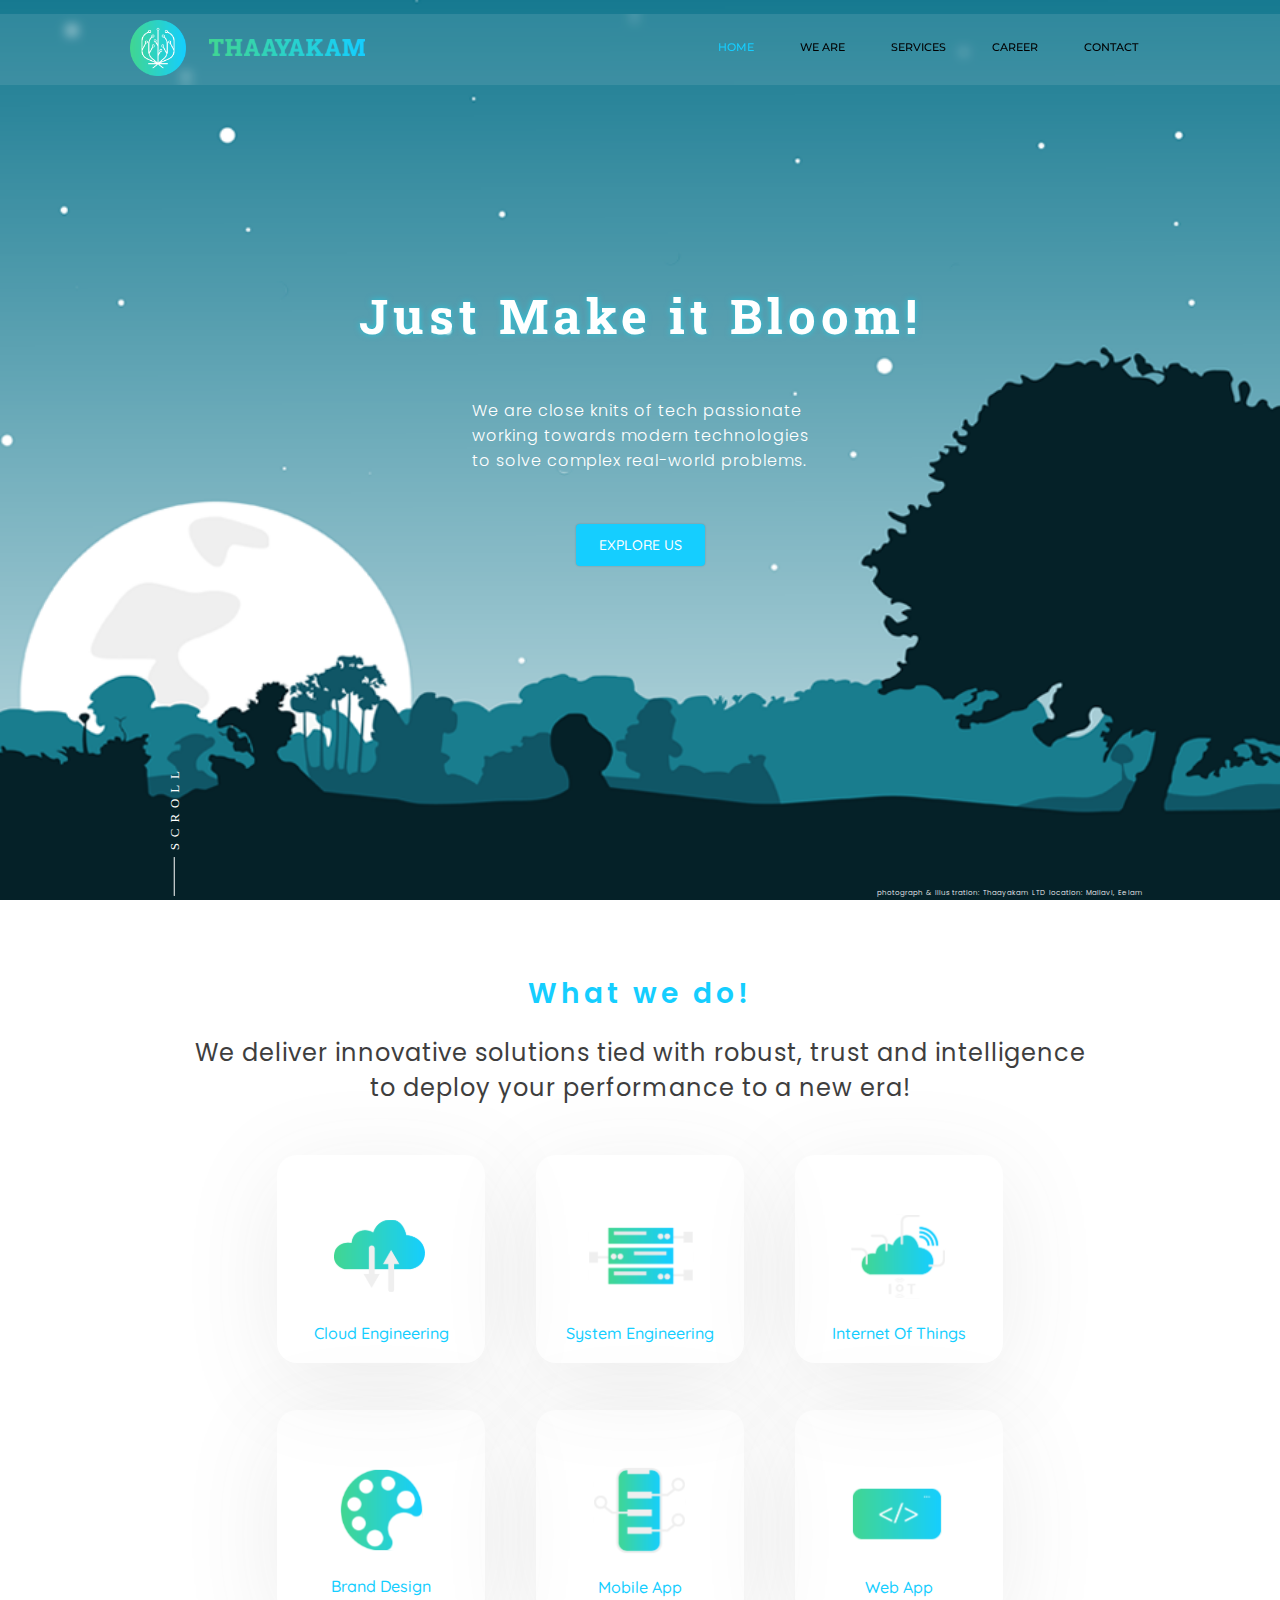
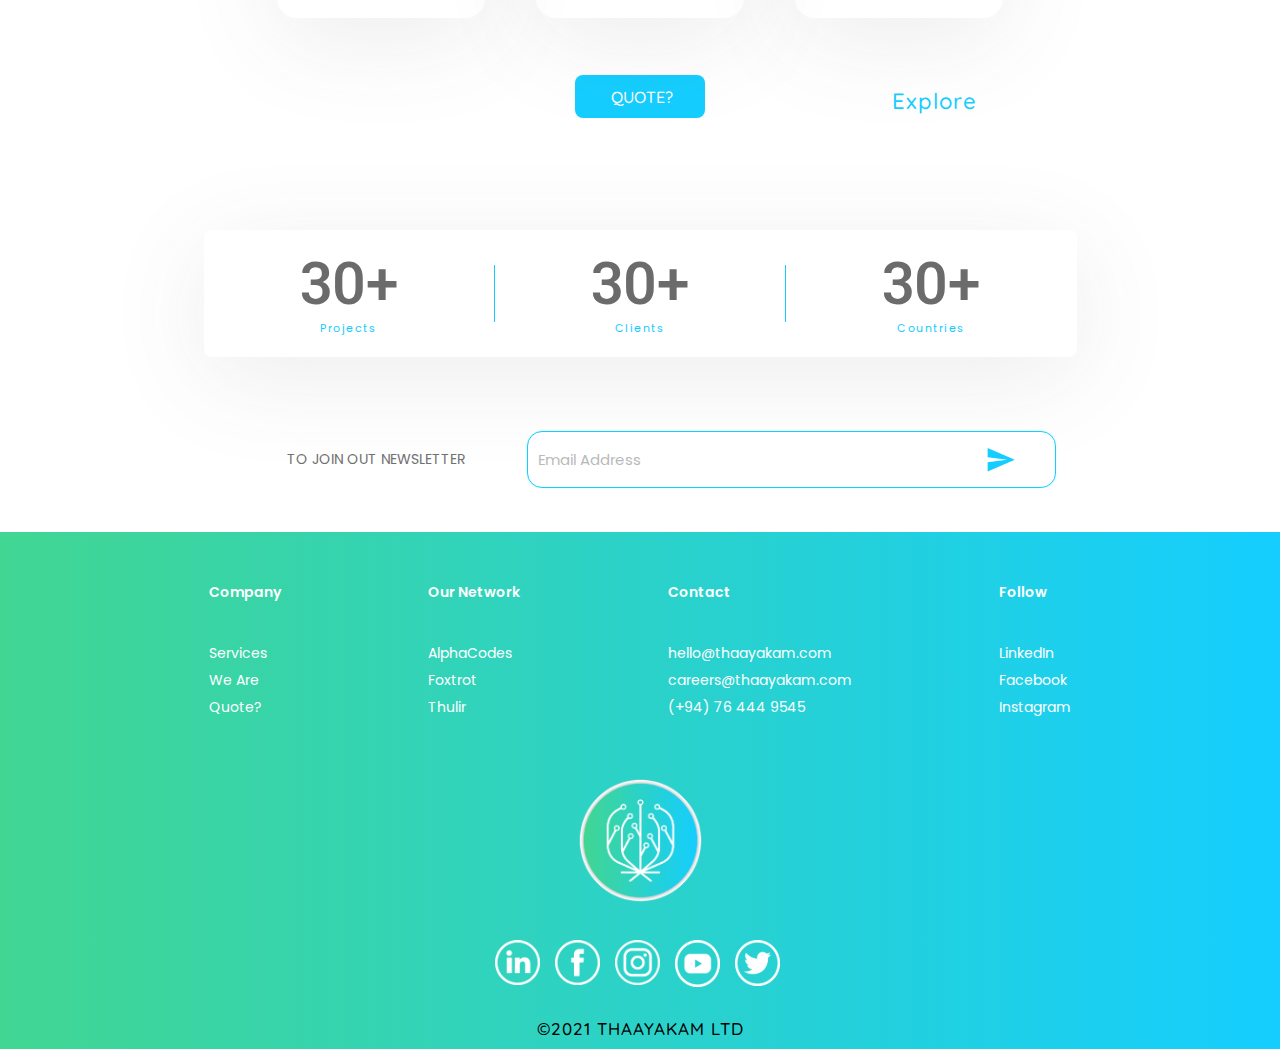
==== index.html @ d1d6fa99 "first commit" ====
<!DOCTYPE html>
<html lang="en">
<head>
    <meta charset="UTF-8">
    <meta http-equiv="X-UA-Compatible" content="IE=edge">
    <meta name="viewport" content="width=device-width, initial-scale=1.0">
    <title>Thaayakam</title>
    <link rel="stylesheet" href="style.css">
</head>
<body>
      <!-- Header -->
  <section id="header">
    <div class="header container">
      <div class="nav-bar">
        <div class="brand">
          <a href="#hero"><img src="./img/Group 123.svg" alt="" width="100%" class="headerlogo"></a>
        </div>
        <div class="nav-list">
          <div class="hamburger"><div class="bar"></div></div>
          <ul>
            <li><a href="#hero" data-after="Home" class="active">Home</a></li>
            <li><a href="#services" data-after="Service">We are</a></li>
            <li><a href="#projects" data-after="Projects">Services</a></li>
            <li><a href="#about" data-after="About">Career</a></li>
            <li><a href="#contact" data-after="Contact">Contact</a></li>
          </ul>
        </div>
      </div>
    </div>
  </section>
  <!-- End Header -->
    <!-- Hero Section -->
    <section id="hero">
        <div class="hero container">
            <div class="hero-text">
                <div><h1>Just Make it Bloom!</h1> </div>
                <div>
                <p>We are close knits of tech passionate<br>
                    working towards modern technologies <br>
                    to solve complex real-world problems.
                    </p></div>
                    <div><a href="" type="button" class="cta">Explore Us</a></div>
            </div>
            <div id="scroll">
                <img src="./img/Group 124.svg">
              </div>
              <div id="photocopyright">
                <p class="copyright">photograph & Illustration: Thaayakam LTD location: Mallavi, Eelam</p>
              </div>
        </div>
    </section>
    <!-- End hero section -->
    <!-- Service Section-->
    <section id="services">
        <div class="services container">
          <div class="service-top">
            <h1 class="service-title">What we do!</h1>
            <p>We deliver innovative solutions tied with robust, trust and intelligence<br>
                to deploy your performance to a new era!</p>
          </div>
          <div class="service-bottom">
            <div class="service-item">
                <div class="service-img">
                    <img src="./img/Cloud-Engineering-icon.svg" alt="" width="100%">
                    
                </div>
                <h2>
                    Cloud Engineering  
                </h2>
                 </div>
            <div class="service-item">
                <div class="service-img">
                <img src="./img/Server-Administration-icon.svg" alt="" width="100%"></div>
                <h2>
                    System Engineering 
                </h2>
              </div>
            <div class="service-item">
                <div class="service-img">
                    <img src="./img/IoT-icon.svg" alt="" width="100%"></div>
                    <h2>
                        Internet Of Things  
                    </h2>
               </div>
            <div class="service-item">
                <div class="service-img">
                    <img src="./img/Brand-Design-icon.svg" alt="" width="100%"></div>
                    <h2>
                        Brand Design 
                    </h2></div>
                    
            <div class="service-item">
                <div class="service-img">
                    <img src="./img/Mobile-App-icon..svg" alt="" width="100%"></div>
                    <h2>
                        Mobile App                    </h2></div>
                    
              <div class="service-item">
                <div class="service-img">
                    <img src="./img/Web-App-icon.svg" alt="" width="100%"></div>
                    <h2>
                        Web App
                    </h2></div>
                    
          </div>
        <div class="service-button">
          <div class="button">
          </div>
          <div class="button">
            <a href="#" class="qoute">Quote?</a>
          </div>
          <div class="button">
            <a href="#" class="explore">Explore</a>
          </div>
        </div>
        </div>
      </section>
    <!-- end service section-->
    <!-- number section -->
    <section id="number container">
      <div class="number">
        <div class="innerdiv">
            <div class="p-2">
                <h1>30+</h1>
                <h4>Projects</h4> 
              </div>
              <div class="headerDivider"></div>

            <div class="p-2">
                <h1>30+</h1>
                <h4>Clients </h4> 
            </div>
            <div class="headerDivider"></div>

            <div class="p-2"> 
                <h1>30+</h1>
                <h4>Countries </h4>
            </div>
        </div>
      </div>
    </section>
    <!-- end number section-->
    <!-- email section-->
    <section id="email container">
      <div class="email">
        <div class="inneremail">
          
          <div class="email-text"><h1>TO Join out Newsletter</h1></div>
          

          <div class="emailinput"><label><input type="text" placeholder="Email Address"></label></div>
        </div>
      </div>
    </section>
    <!-- email section end-->
    <!-- footer section-->
    <section id="footer">
      <div class="footer container">
        <div class="footer-menu">
          <div class="footer-link">
            <p>Company</p>
            <div class="links">
              <a href="http://"><h1>Services</h1></a>
              <a href="http://"><h1>We Are</h1></a>
              <a href="http://"><h1>Quote?</h1></a>
            </div>
          </div>
          <div class="footer-link">
            <p>Our Network</p>
            <div class="links">
              <a href="http://"><h1>AlphaCodes</h1></a>
              <a href="http://"><h1>Foxtrot</h1></a>
              <a href="http://"><h1>Thulir</h1></a>
            </div>
          </div>
          <div class="footer-link">
            <p>Contact</p>
            <div class="links">
              <a href="http://"><h1>hello@thaayakam.com</h1></a>
              <a href="http://"><h1>careers@thaayakam.com</h1></a>
              <a href="http://"><h1>(+94) 76 444 9545</h1></a>
            </div>
          </div>
          <div class="footer-link">
            <p>Follow</p>
            <div class="links">
              <a href="http://"><h1>LinkedIn</h1></a>
              <a href="http://"><h1>Facebook</h1></a>
              <a href="http://"><h1>Instagram</h1></a>
            </div>
          </div>

        </div>
        <div class="footer-logo">
          <img src="./img/logo v3.0 final footer resized.png" alt="" class="footer-img">
        </div>
        <div class="social-icon">
          <div class="social-item">
            <img src="./img/linkedin.svg" alt="" >
          </div>
          <div class="social-item">
            <img src="./img/facebook.svg" alt="" >
          </div>
          <div class="social-item">
            <img src="./img/instagram.svg" alt="" >
          </div>
          <div class="social-item">
            <img src="./img/youtube.svg" alt="" >
          </div>
          <div class="social-item">
            <img src="./img/Twitter.svg" alt="" >
          </div>
        </div>
        <div class="copyright">
        <p>©2021 THAAYAKAM LTD</p>
      </div>
      </div>
    </section>
    <!--footer section end-->
    <script src="./app.js"></script>
</body>
</html>
---- style.css ----
@import url('https://fonts.googleapis.com/css2?family=Exo&family=Montserrat:ital,wght@0,500;1,400&family=Poppins:wght@300;400;500;600&family=Quicksand:wght@500&family=Roboto+Slab:wght@400;500&display=swap');
*{
    padding: 0;
    margin: 0;
    box-sizing: border-box;
}

html{
    font-size: 16px; 
}
a{
    text-decoration: none;
}
body{
	
	background-repeat: no-repeat;
	background-position:center center;
    background-attachment: fixed;
	
    
	
}
.container{
    min-height: 100vh;
    width: 100%;
    display: flex;
    align-items: center;
    justify-content: center;
    text-align: center;
	
}
/* Header section */
#header {
	position: fixed;
	z-index: 1000;
	left: 0;
	top: 0;
	width: 100vw;
	height: auto;
}

#header .nav-bar {
	display: flex;
	align-items: center;
	justify-content: space-between;
	width: 100%;
	height: 100%;
	max-width: 1500px;
	padding: 0 10px;
    padding-right: 70px;
}
#header .nav-list ul {
	list-style: none;
	position: absolute;
	background-color: rgb(31, 30, 30);
	width: 100vw;
	height: 100vh;
	left: 100%;
	top: 0;
	display: flex;
	flex-direction: column;
	justify-content: center;
	align-items: center;
	z-index: 1;
	overflow-x: hidden;
	transition: .5s ease left;
	font-family: 'Montserrat', sans-serif;
    font-weight: 500;
    

}
#header .nav-list ul.active {
	left: 0%;
}
#header .nav-list ul a {
	
	font-weight: 500;
	
	text-decoration: none;
	color: white;
	text-transform: uppercase;
	padding-top: 24px;
	padding-bottom: 29px;
	padding-right: 42px;
	display: block;
}
#header .nav-list .active{
	color: rgb(21, 206, 255);
}
#header .nav-list ul a::after {
	content: attr(data-after);
	position: absolute;
	top: 50%;
	left: 50%;
	transform: translate(-50%, -50%) scale(0);
	color: rgba(240, 248, 255, 0.021);
	font-size: 13rem;
	letter-spacing: 50px;
	z-index: -1;
	transition: .3s ease letter-spacing;
}
#header .nav-list ul li:hover a::after {
	transform: translate(-50%, -50%) scale(1);
	letter-spacing: initial;
}
#header .nav-list ul li:hover a {
	color: crimson;
}
#header .nav-list ul {
    position: initial;
    display: block;
    height: auto;
    width: fit-content;
    background-color: transparent;
    padding-right: 30px;
}
#header .nav-list ul li {
    display: inline-block;
}

#header .nav-list ul a:after {
    display: none;
}

#header .nav-list ul a {
    font-size: 0.688rem;
    font-family: 'Montserrat', sans-serif;
    font-weight: 500;
    
    text-decoration: none;
    color: black;
    text-transform: uppercase;
    
    display: block;
}

.headerlogo {
    width: 100%;
    
    padding:  6px 120px 5px ;
}
#header .header {
    min-height: 7vh;
    
    transition: .3s ease background-color;
	
    backdrop-filter: blur(6px);
	
    margin-top: 14px;
    background-color: rgba(255, 255, 255, 0.1);
}
/* width */
::-webkit-scrollbar {
	width: 6px;

	
  }
  
  /* Track */
  ::-webkit-scrollbar-track {
	box-shadow: inset 0 0 5px grey; 
	border-radius: 10px;
  }
   
  /* Handle */
  ::-webkit-scrollbar-thumb {
	background: rgb(21 206 255 / 100%); 
	border-radius: 10px;
  }
  
  /* Handle on hover */
  ::-webkit-scrollbar-thumb:hover {
	background: #b30000; 
  }

/* End header */
/* hero */
#hero{
    background-image: url(./img/web\ cover\ resized\ 2021.png) ;
    background-size: cover;
    background-position: top center;
    position: relative;
	-webkit-background-size: cover;
	-moz-background-size: cover;
	-o-background-size: cover;
}
#hero h1{
    display: block;
    width: fit-content;
    font-size:3.063rem;
    position:relative;
    color:white;
	font-family: 'Roboto Slab', serif;
	font-weight: medium;
	letter-spacing: 5px;
	bottom: 51px;
	text-shadow:0px 0px 6px rgb(0 229 255 / 55%);
}
#hero .cta{
    display: inline-flex;
    padding: 11px 22px;
    color:white;
    background-color:rgb(21	206	255);
    font-size: 0.875rem;
    text-transform: uppercase;
    margin-top: 51px;
    transition: .3s ease;
    box-shadow: #000000;
	max-width: 129px;
	min-height: 40px;
	align-items: center;
    transition-property: background-color,color;
	border-radius: 4px;
	box-shadow: 0px 0px 2px rgb(0 0 0 / 20%);
	font-family: 'Quicksand', sans-serif;
	font-weight: 500;
    border: 1px solid transparent;
}
#hero p{
    
	width:100%; 
  	margin: auto; 
    font-size: 1rem;
    color: white;
	bottom: 15px;
	text-align: justify;
	font-family: 'Poppins', sans-serif;
	font-weight: 300;
	letter-spacing: 1px;
    
}
#hero .hero-text{
display: flex;
flex-direction: column;
justify-content: center;
align-items: center;
margin-left: auto;
margin-right: auto;
}
#hero .cta:hover{
    color:rgb(21 206 255);
    background-color: white;
    border: solid 1px rgb(21 206 255);

}
#scroll {
    position: absolute;
    bottom: 0;
    left: 165px;
}
#photocopyright{
    position: absolute;
    bottom: 2px;
    right: 137px; 
    
}
#photocopyright .copyright{
    font-size: 0.438rem;
    font-family: 'Poppins', sans-serif;
    font-weight: 300;
}
/* end hero */
/*services section */
#services .services {
	flex-direction: column;
	max-width: 1000px;
	margin: 0 auto;
	padding: 20px 0;
}
#services .service-top {
	margin: 0 auto;
}
#services .service-bottom {
	display: flex;
	align-items: center;
	justify-content: center;
	flex-wrap: wrap;
	margin-top: 50px;
    
}
#services .service-item {
	flex-basis: 25%;
	display: flex;
	justify-content: center;
	flex-direction: column;
	
	border-radius: 20px;
	background-image: url(./img/img-1.png);
	background-size: cover;
	margin-right: 25.5px;
	margin-left: 25.5px;
    margin-bottom: 47px;
	position: relative;
	z-index: 1;
	overflow: hidden;
    box-shadow: 0px 20px 99px rgb(81 81 81 / 10%);
	max-width: 208px;
	max-height: 208px;
	-moz-transition: all 300ms linear 0ms;
	-ms-transition: all 300ms linear 0ms;
	-o-transition: all 300ms linear 0ms;
	transition: all 300ms linear 0ms;
    

}
#services img{
	min-width: 123px;
    padding: 43px 43px 0px;
}
#services .service-item:hover {
	box-shadow: 0px 9px 30px 0px rgba(40, 40, 40, 0.15);
	-webkit-transform: translateY(-10px);
	-moz-transform: translateY(-10px);
	-ms-transform: translateY(-10px);
	-o-transform: translateY(-10px);
	transform: translateY(-10px);
  }
#services .service-item::after {
	content: '';
	position: absolute;
	left: 0;
	top: 0;
	height: 100%;
	width: 100%;
	opacity: .9;
	z-index: -1;
}
#services .service-bottom .icon {
	height: 80px;
	width: 80px;
	margin-bottom: 20px;
}
#services .service-item h2 {
	font-size: 1rem;
	color: #15CEFF;
	margin-top: 1px;
    font-family: 'Quicksand', sans-serif;
    font-weight: 500;
    white-space: nowrap;
    padding-bottom: 23px;

}
.service-img {
    
}
#services .service-item p {
	color: white;
	text-align: left;
}
.service-title {
    font-size: 1.75rem;
    color: #15CEFF;
    font-family: 'Poppins', sans-serif;
	font-weight: 500;
    letter-spacing: 4px;
	margin-bottom: 20px;
	font-weight: 600;
}
.service-top p{
    font-size: 1.5rem;
    font-family: 'Poppins', sans-serif;
    font-weight:normal;
    letter-spacing: 1px;
	color: rgb(62,62,62);
    
}
.service-button{
	width: 100%;
    display: flex;
    flex-direction:row;
    justify-content:center ;
    margin: 0;
	flex-wrap: wrap;
}

.button{
	width: 30%;
    margin: 1%;
    flex-direction: row;
	
}
.qoute {
    display: inline-block;
    padding: 11px 35px;
    background-color: rgb(21, 206, 255);
    font-size: 1rem;
    font-weight: bold;
    color: white;
    max-width: 130px;
    max-height: 43px;
    border-radius: 8px;
    text-transform: uppercase;
    font-family: 'Quicksand', sans-serif;
	font-weight: 500;
	transition: .3s ease;
    box-shadow: #000000;
	border: solid 1px transparent;
  	transition-property: background-color,color;
}

.qoute:hover {
   
    background-color: transparent;
	color: rgb(21, 206, 255);
	border: solid 1px rgb(21, 206, 255);
    
}
.explore{
	display: inline-block;
    background-color: transparent;
	padding: 11px 35px;
    font-size: 1.375rem;
    font-weight: bold;
    color: rgb(21, 206, 255);
	min-width: 74px;
    max-height: 30px;
    border-radius: 8px;
    font-family: 'Quicksand', sans-serif;
	font-weight: 500;
	letter-spacing: 1px;
	transition: .3s ease;
    box-shadow: #000000;
	margin-right: 51px;
    transition-property: background-color,color;
	border: solid 1px transparent;
}
/* end services section */
/* number*/
#number .container{
	flex-direction: column;
    max-width: 1000px;
    margin: 0 auto;
    padding: 20px 0;
}
.number{
	
	display: flex;
    align-items: center;
    justify-content: center;
    flex-wrap: wrap;
    
	
}
.innerdiv{
	display: flex;
    align-items: center;
    justify-content:space-evenly;
    flex-wrap: nowrap;
    

	flex-direction: row!important;
	border-radius: 8px;
    margin-bottom: 10px;
    margin:30px;
	max-height: 128px;
	min-width: 873px;
	box-shadow: 0px 20px 99px rgb(81 81 81 / 10%);
	
}
.innerdiv h1{
    font-family:  'Roboto Slab', serif;
	font-weight: 500;
    font-size: 3.688rem;
	color: rgb(107, 107, 107);
	padding-top: 12px;
  }
  .innerdiv h4{
    font-family: 'Poppins', sans-serif;
    font-size:0.688rem;
	text-align: center;
	color: rgb(20, 204, 253);
	letter-spacing: 1.5px;
	padding-bottom: 20px;
	font-weight: 400;
  }
  .headerDivider {
	border-left:1px solid rgb(21,206,255); 
	height: 56.44px;
	text-shadow: 0px 3px 6px rgb(0 246 255 / 15%)
	 
}
/*end number*/
/*email*/
.email{
	flex-direction: column;
    max-width: 1500px;
    margin: 0 auto;
    padding: 0px 0;
}
.inneremail{
	display: flex;
    align-items: center;
    justify-content:center;
    flex-wrap: nowrap;
	
}
.email-text{
	padding: 62.2px;
}
.email-text h1{
	font-family: 'Poppins', sans-serif;
	text-transform: uppercase;
	font-size: 0.875rem;
    font-weight:400;
	color: rgb(112, 112, 112);
}
.emailinput input{ 
	width: 529px;
	height: 57px;
	border-radius:15px ;
	border-color: rgb(21,206,255);
	font-family: 'Poppins', sans-serif;
	font-size:  0.938rem;
	color: rgb(112, 112, 112);
	padding-left: 10.8px;
	box-shadow: 0px 0px 2px rgb(0 229 255 / 25%);
	border-style: solid ;
	border-width: 1px;
}
.emailinput input::placeholder{
	
	font-size:  0.938rem;
	opacity: 50%;
}
label {
	position: relative;
	display:inline-block;
  }
  
  label:before {
	content: "";
	position: absolute;
	right: 26.7px;
	top: 0;
	bottom: 0;
	margin: 10px;
	width: 36.37px;	
	background: url("data:image/svg+xml,%3Csvg xmlns='http://www.w3.org/2000/svg' width='74' height='74' viewBox='0 0 74 74'%3E%3Cg id='Send-button-icon' transform='translate(-1414 -2835)'%3E%3Crect id='Rectangle_69' data-name='Rectangle 69' width='74' height='74' transform='translate(1414 2835)' fill='%23fff' opacity='0'/%3E%3Cpath id='Icon_material-send' data-name='Icon material-send' d='M3.026,51.5,57.833,28,3.026,4.5,3,22.778,42.167,28,3,33.222Z' transform='translate(1421 2844.5)' fill='%2315ceff'/%3E%3C/g%3E%3C/svg%3E%0A") center / cover no-repeat;
  }
/*end email*/
/* footer*/
#footer {
	background: rgb(65,214,146);
background: linear-gradient(90deg, rgba(65,214,146,1) 0%, rgba(21,206,255,1) 100%);
}
#footer .footer {
	min-height: 200px;
	flex-direction: column;
	padding-top: 50px;
	padding-bottom: 10px;
}
#footer h2 {
	font-family: 'Poppins', sans-serif;
	color: white;
	font-weight: 500;
	font-size: 0.875rem;
	letter-spacing: .1rem;
	margin-top: 10px;
	margin-bottom: 10px;
}
#footer .footer-menu{
	display: flex;
	justify-content: space-between;
	align-items: center;
	width: 70%;
	text-align: left;
	flex-wrap: wrap;
	max-width: 862px;
}
.footer-link p{
	font-family: 'Poppins', sans-serif;
	padding-bottom: 40px;
	font-weight: 600;
	color: white;

}



#footer .social-icon {
	display: flex;
	margin-bottom: 28px;
	
}
#footer .social-item {
	height: 50px;
	width: 50px;
	margin: 0 5px;
	
}
#footer .social-item img {
	width: 100%;
	padding-right: 5px;
}
#footer .social-item:hover img {
	filter: grayscale(0);
}

.links h1{
	font-size: 0.875rem;
	font-family: 'Poppins', sans-serif;
	color: white;
	padding-bottom: 6px;
	font-weight: 400;

}
.footer-link p{
	font-size: 0.875em !important;
}
.footer-img{
	width: 100%;
}
.footer-logo{
	padding-top: 54px;
	width: 125px;
	
	padding-bottom: 33px;
	
}
.copyright p{
	font-size: 1.063rem !important;
	font-family: 'Quicksand', sans-serif;
	letter-spacing: 1px;
	font-weight: 500;
}
/* end footer*/

/* header what we do*/
/* header */
#header-sec {
	position: sticky;
	z-index: 1000;
	left: 0;
	top: 0;
	width: 100vw;
	height: auto;
	max-width: 100%;
}

#header-sec .nav-bar {
	display: flex;
	align-items: center;
	justify-content: space-between;
	width: 100%;
	height: 100%;
	max-width: 1500px;
	padding: 0 10px;
    padding-right: 70px;
}
#header-sec .nav-list ul {
	list-style: none;
	position: absolute;
	background-color: rgb(31, 30, 30);
	width: 100vw;
	height: 100vh;
	left: 100%;
	top: 0;
	display: flex;
	flex-direction: column;
	justify-content: center;
	align-items: center;
	z-index: 1;
	overflow-x: hidden;
	transition: .5s ease left;
	font-family: 'Montserrat', sans-serif;
    font-weight: 500;
    

}
#header-sec .nav-list ul.active {
	left: 0%;
}
#header-sec .nav-list ul a {
	
	font-weight: 500;
	
	text-decoration: none;
	color: white;
	text-transform: uppercase;
	padding-top: 24px;
	padding-bottom: 29px;
	padding-right: 42px;
	display: block;
}
#header-sec .nav-list .active{
	color: rgb(21, 206, 255);
}
#header-sec .nav-list ul a::after {
	content: attr(data-after);
	position: absolute;
	top: 50%;
	left: 50%;
	transform: translate(-50%, -50%) scale(0);
	color: rgba(240, 248, 255, 0.021);
	font-size: 13rem;
	letter-spacing: 50px;
	z-index: -1;
	transition: .3s ease letter-spacing;
}
#header-sec .nav-list ul li:hover a::after {
	transform: translate(-50%, -50%) scale(1);
	letter-spacing: initial;
}
#header-sec .nav-list ul li:hover a {
	color: crimson;
}
#header-sec .nav-list ul {
    position: initial;
    display: block;
    height: auto;
    width: fit-content;
    background-color: transparent;
    padding-right: 30px;
}
#header-sec .nav-list ul li {
    display: inline-block;
}

#header-sec .nav-list ul a:after {
    display: none;
}

#header-sec .nav-list ul a {
    font-size: 0.688rem;
    font-family: 'Montserrat', sans-serif;
    font-weight: 500;
    
    text-decoration: none;
    color: black;
    text-transform: uppercase;
    
    display: block;
}

.headerlogo {
    width: 100%;
    
    padding:  6px 120px 5px ;
}
#header-sec .header {
    min-height: 7vh;
    
    transition: .3s ease background-color;
	
    backdrop-filter: blur(6px);
	
    margin-top: 14px;
    background-color: rgba(255, 255, 255, 0.1);
}
/* end header */
/* service */
.service-box{
	display: flex;
	flex-wrap: wrap;
	justify-content: space-evenly;
	margin: 0 auto;
	width: 100%;
}
.column{
	flex: 30%;
	
	border-radius: 20px;
	margin: 30px;
    box-shadow: 0px 20px 99px rgb(81 81 81 / 10%);
	display: flex;
	align-items: center;
  justify-content: center;
  flex-direction: column;
  min-width: 439px;
  min-height: 285px;
    
	
}
.column h1{
	color:#15CEFF ;
	font-family: 'Quicksand', sans-serif;
	font-weight:500 ;
	font-size: 1rem;
	padding-bottom: 0px;
	padding-top: 15px;

}
.column p{
	font-size: 1rem;
	text-align: left;
	margin-top: 8px;
	font-family:'Open Sans', sans-serif;
	color: #3E3E3E;
	padding-left:41px;
	padding-right: 41px;
	padding-bottom: 53px;
	
}
.column p span{
	font-weight: bold;
}
/* end service*/
/*technology*/
.technologies{
	flex-direction: column;
	max-width: 1100px;
	margin: 0 auto;
}
.technology-top {
	margin: 0 auto;
}
.technology-top h1{
	font-family: 'Poppins', sans-serif;
	font-weight: 500;
	font-size: 1.75rem;
	color: #15CEFF;
}
.technology-bottom{
	display: flex;
	align-items: center;
	justify-content: center;
	flex-wrap: wrap;
	margin-top: 41px;
	flex-direction: row;
	width: 100%;
}
.technology-item{
	flex: 80%;
	
	border-radius: 36px;
	margin: 21px;
    box-shadow: 0px 20px 99px rgb(81 81 81 / 10%);
	display: flex;
	align-items: center;
  	justify-content: center;
  	flex-direction: column;
	  max-width: 186px;
	max-height: 186px;
	min-height: 186px;
	

  
}
.technology-item img{
	max-width: 131px;
	min-height: 131px;
	max-height: 131px;
	padding-top: 28px;
	
}
.technology-item p{
	
	padding-bottom: 20px;
	font-family: 'Poppins', sans-serif;
	font-size: 0.813rem;
}

.technology-bottomtext h1{
	
	font-family: 'Poppins', sans-serif;
	font-weight: 400;
	font-size: 1.688rem;
	display:inline-block;
	color: rgb(62, 62, 62);	
}
.technology-bottombutton{
	padding-top: 48px;
	padding-bottom: 12px;
}
.serviceqoute{
	display: inline-block;
    padding-top: 10px;
	padding-bottom: 10px;
	padding-right: 64px;
	padding-left: 55px; 
    background-color: rgb(21, 206, 255);
    font-size: 0.89rem;
    font-weight: bold;
    color: white;
    max-width: 229px;
    max-height: 41px;
    border-radius: 8px;
    text-transform: uppercase;
	font-family: 'Quicksand', sans-serif;
	font-weight: 500;
	
	transition: .3s ease;
    box-shadow: #000000;
  	transition-property: background-color,color;
}
.technology-itemm{
	display: none;
}
/*end technology*/
/* End Header section */

@media only screen and (max-width: 568px) 
  
   {

	::-webkit-scrollbar {
		display: none;
		
	  }
	  #header .nav-list ul {
		display: none;
		
	
	}
	  #header .hamburger {
		display: none;
		
	}
	#header .hamburger:after {
		position: absolute;
		content: '';
		height: 100%;
		width: 100%;
		border-radius: 50%;
		border: 3px solid white;
		animation: hamburger_puls 1s ease infinite;
	}
	#header .hamburger .bar {
		height: 2px;
		width: 30px;
		position: relative;
		background-color: white;
		z-index: -1;
	}
	#header .hamburger .bar::after,
	#header .hamburger .bar::before {
		content: '';
		position: absolute;
		height: 100%;
		width: 100%;
		left: 0;
		background-color: white;
		transition: .3s ease;
		transition-property: top, bottom;
	}
	#header .hamburger .bar::after {
		top: 8px;
	}
	#header .hamburger .bar::before {
		bottom: 8px;
	}
	#header .hamburger.active .bar::before {
		bottom: 0;
	}
	#header .hamburger.active .bar::after {
		top: 0;
	}
	
	/* what wedo*/
	#header-sec .nav-list ul {
		display: none;
		
	
	}
	  #header-sec .hamburger {
		display: none;
		
	}
	#header-sec .hamburger:after {
		position: absolute;
		content: '';
		height: 100%;
		width: 100%;
		border-radius: 50%;
		border: 3px solid white;
		animation: hamburger_puls 1s ease infinite;
	}
	#header-sec .hamburger .bar {
		height: 2px;
		width: 30px;
		position: relative;
		background-color: white;
		z-index: -1;
	}
	#header-sec .hamburger .bar::after,
	#header-sec .hamburger .bar::before {
		content: '';
		position: absolute;
		height: 100%;
		width: 100%;
		left: 0;
		background-color: white;
		transition: .3s ease;
		transition-property: top, bottom;
	}
	#header-sec .hamburger .bar::after {
		top: 8px;
	}
	#header-sec .hamburger .bar::before {
		bottom: 8px;
	}
	#header-sec .hamburger.active .bar::before {
		bottom: 0;
	}
	#header-sec .hamburger.active .bar::after {
		top: 0;
	}
	/*end what we do header*/
	/* what we do service */
	.service-box{
		display: flex;
		flex-wrap: wrap;
		justify-content: space-evenly;
		margin: 0 auto;
		width: 100%;
	}
	.column{
		flex: 30%;
		
		border-radius: 20px;
		margin: 30px;
		box-shadow: 0px 20px 99px rgb(81 81 81 / 10%);
		display: flex;
		align-items: center;
	  justify-content: center;
	  flex-direction: column;
	  max-width: 290px;
    min-height: 393px;
		
		
	}
	.column h1{
		color:#15CEFF ;
		font-family: 'Quicksand', sans-serif;
		font-weight:500 ;
		font-size: 0.875rem;
		padding-bottom: 0px;
		padding-top: 15px;
	
	}
	.column p{
		font-size: 0.875rem;
		text-align: left;
		margin-top: 14px;
		font-family:'Open Sans', sans-serif;
		color: #3E3E3E;
		padding-left:46px;
		padding-right: 46px;
		padding-bottom: 53px;
		
	}
	.column p span{
		font-weight: bold;
	}
	
/* end service*/
	/* end what we do service*/
	/*technology*/
	/*technology*/
	
.technologies{
	flex-direction: column;
	max-width: 1500px;
	margin: 0 auto;
}
.technology-top {
	margin: 0 auto;
}
.technology-top h1{
	font-family: 'Poppins', sans-serif;
	font-weight: 500;
	font-size: 1.25rem;
	color: #15CEFF;
}
.technology-bottom{
	display: flex;
	align-items: center;
	justify-content: center;
	flex-wrap: wrap;
	margin-top: 41px;
	flex-direction: row;
	width: 100%;
}
.technology-item{
	display: none;
}
.technology-itemm{
	flex: 50%;
	
	border-radius: 36px;
	margin: 31px;
    box-shadow: 0px 20px 99px rgb(81 81 81 / 10%);
	display: flex;
	align-items: center;
  	justify-content: center;
  	flex-direction: column;
	  max-width: 129px;
	max-height: 129px;
	min-height: 129px;
}
.technology-itemm img{
	max-width: 91px;
	min-height: 91px;
	max-height: 91px;
	min-width: 91px;
	padding-top: 19px;
	
}
.technology-itemm p{
	
	padding-bottom: 14px;
	font-family: 'Poppins', sans-serif;
	font-size: 0.563rem;
}

.technology-bottomtext h1{
	
	font-family: 'Poppins', sans-serif;
	font-weight: 400;
	font-size: 0.75rem;
	display:inline-block;
}
.technology-bottombutton{
	padding-top: 50px;
}
.serviceqoute{
	display: inline-block;
    padding-top: 12px  ;
	padding-bottom: 12px  ;
	padding-right: 29px;
	padding-left: 22px; 
    background-color: rgb(21, 206, 255);
    font-size: 0.787rem;
    font-weight: bold;
    color: white;
    max-width: 148px;
    max-height: 43px;
    border-radius: 8px;
    text-transform: uppercase;
	font-family: 'Quicksand', sans-serif;
	font-weight: 500;
	
	transition: .3s ease;
    box-shadow: #000000;
  	transition-property: background-color,color;
}
/*end technology*/

	/*end what we do*/
	#scroll {
		position: absolute;
		bottom: 29.2px;
		left: 178px;
	}
	#photocopyright{
		position: absolute;
		bottom: 2px;
		left:67px;
		right: 49px;
		
	}
	#photocopyright .copyright{
		font-size: 0.438rem;
		font-family: 'Poppins', sans-serif;
		font-weight: 300;
		text-align: center;		
	}
	#hero h1{
		display: block;
		width: fit-content;
		font-size:1.625rem;
		position:relative;
		color:white;
		font-family: 'Roboto Slab', serif;
		font-weight: medium;
		letter-spacing: 5px;
		bottom: 27px;
		text-shadow:0px 0px 6px rgb(0 229 255 / 55%);
	}
	#services .service-item {
		flex-basis: 100%;
		display: flex;
		justify-content: center;
		flex-direction: column;
		border-radius: 20px;
		background-image: url(./img/img-1.png);
		background-size: cover;
		margin-right: 25.5px;
		margin-left: 25.5px;
		margin-bottom: 47px;
		position: relative;
		z-index: 1;
		overflow: hidden;
		box-shadow: 0px 20px 99px rgb(81 81 81 / 10%);
		max-width: 289px;
		max-height: 290px;
		-moz-transition: all 300ms linear 0ms;
		-ms-transition: all 300ms linear 0ms;
		-o-transition: all 300ms linear 0ms;
		transition: all 300ms linear 0ms;
	}
	
	.service-button > .button:first-child {
		display:none; 

	}
	.service-button{
		justify-content: space-evenly;
	}
	.innerdiv {
		
		
		max-height: 86px;
		min-width: 300px;

	}
	.innerdiv h1 {
		
		font-size: 2.25rem;
		color: rgb(107, 107, 107);
		padding-top: 12px;
	}
	.innerdiv h4 {
		
		font-size:0.563rem;
		
	}
	
.headerDivider {
    height: 44px;
    
}
.inneremail {
    display: flex;
    align-items: center;
    justify-content: center;
    flex-wrap: wrap;
}
.emailinput input {
    width: 307.58px;
    height: 33.33px;
	
}
.emailinput{
	padding-bottom: 28.3px;
}
.email-text {
    padding-top: 75px;
	padding-bottom: 11px;
}
.footer-menu{
	text-align: center !important;
}
.footer-link{
	flex-basis: 100%;
}
.headerlogo {
    max-width: 176px;
	max-height: 42px;
	padding:1px
}
#header .header {
    
    background-color: transparent;
}
#hero{
    background-image: url(./img/BG\ image.svg) ;
}
#hero .cta {
    margin-bottom: 283.44px;
	min-width: 171px;
	min-height: 53px;
	font-size: 1.375rem;
	word-wrap: normal;
	padding: 11px 15px;
	font-family: 'Roboto Slab', serif;
	font-weight: bold
}
.service-top p {
    font-size: 0.875rem;
	margin-left: 38px;
	margin-right: 38px;
    
}
label:before {
	content: "";
	position: absolute;
	right: 26.7px;
	top: 0;
	bottom: 0;
	margin: 10px;
	width: 28px;	
	background: url("data:image/svg+xml,%3Csvg xmlns='http://www.w3.org/2000/svg' width='74' height='74' viewBox='0 0 74 74'%3E%3Cg id='Send-button-icon' transform='translate(-1414 -2835)'%3E%3Crect id='Rectangle_69' data-name='Rectangle 69' width='74' height='74' transform='translate(1414 2835)' fill='%23fff' opacity='0'/%3E%3Cpath id='Icon_material-send' data-name='Icon material-send' d='M3.026,51.5,57.833,28,3.026,4.5,3,22.778,42.167,28,3,33.222Z' transform='translate(1421 2844.5)' fill='%2315ceff'/%3E%3C/g%3E%3C/svg%3E%0A") center / cover no-repeat;
  }
  #services .service-item h2 {
	font-size: 1.5rem;
	
}
}
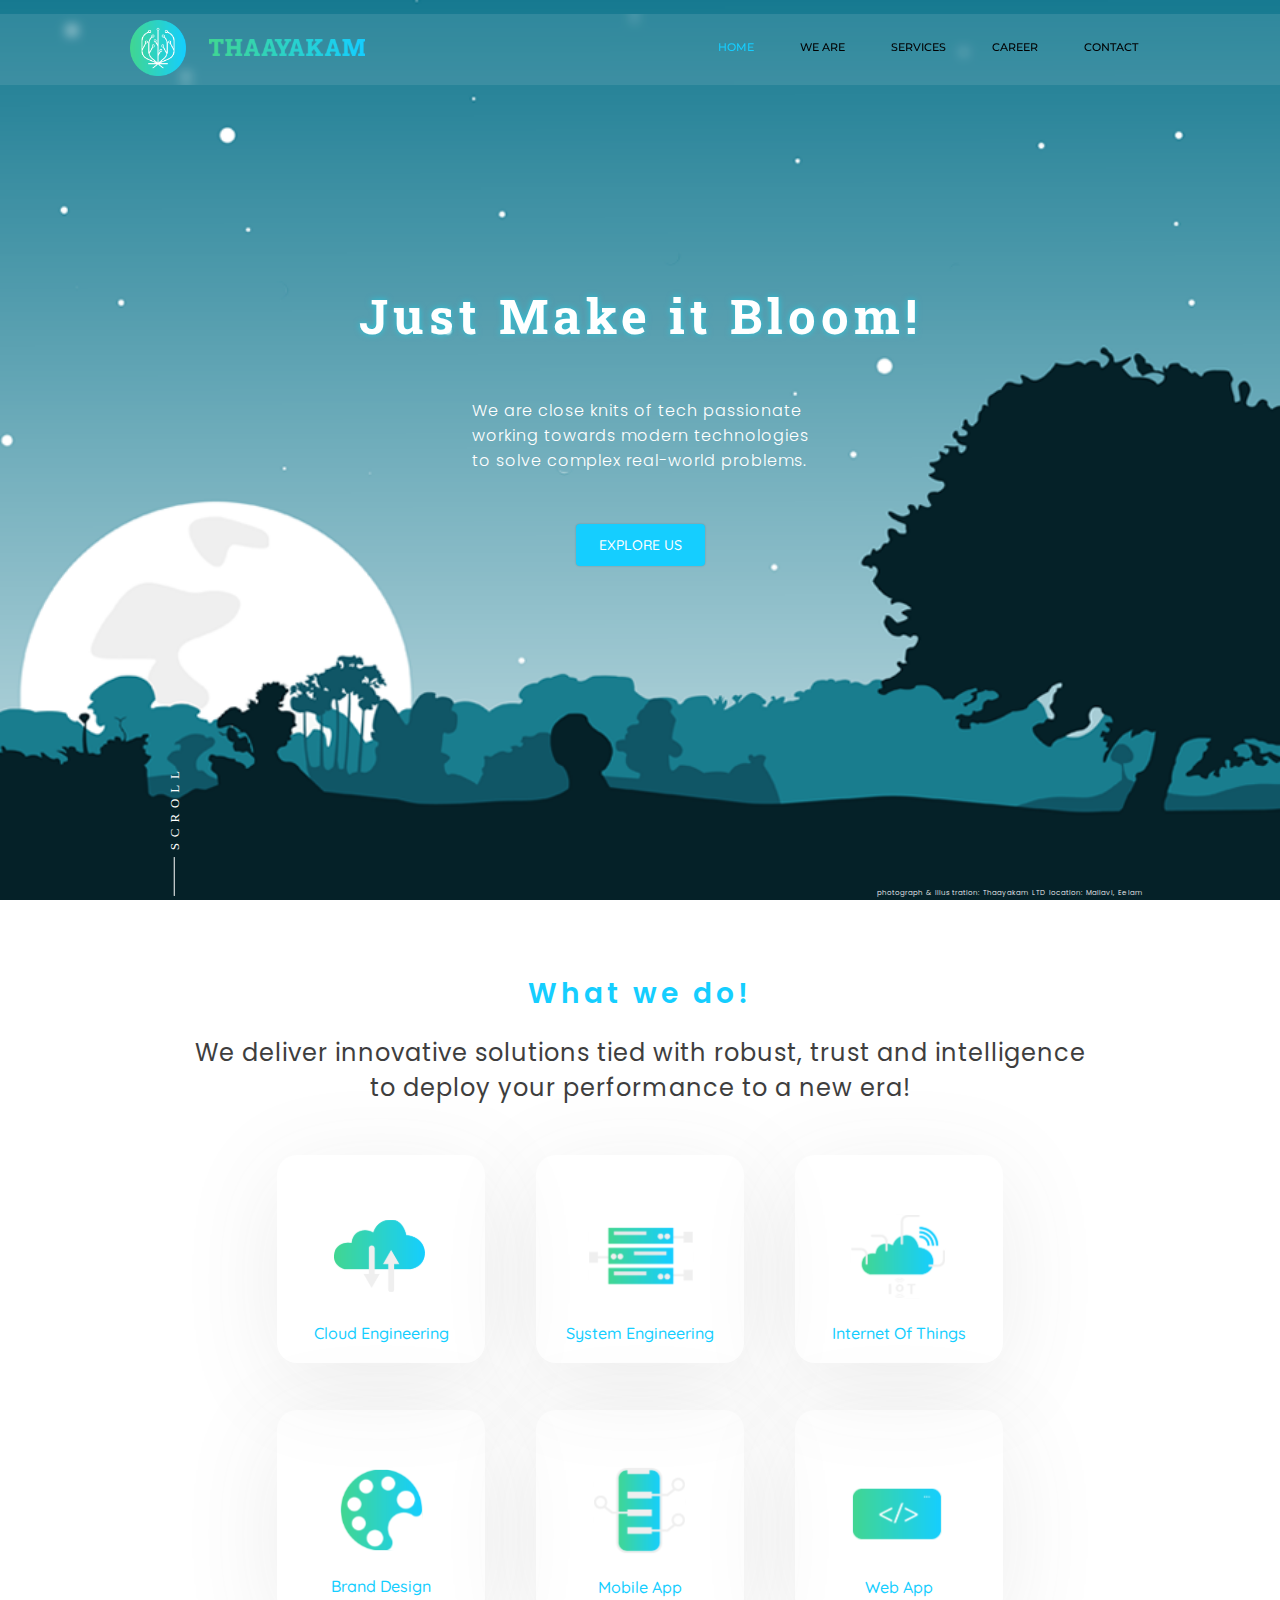
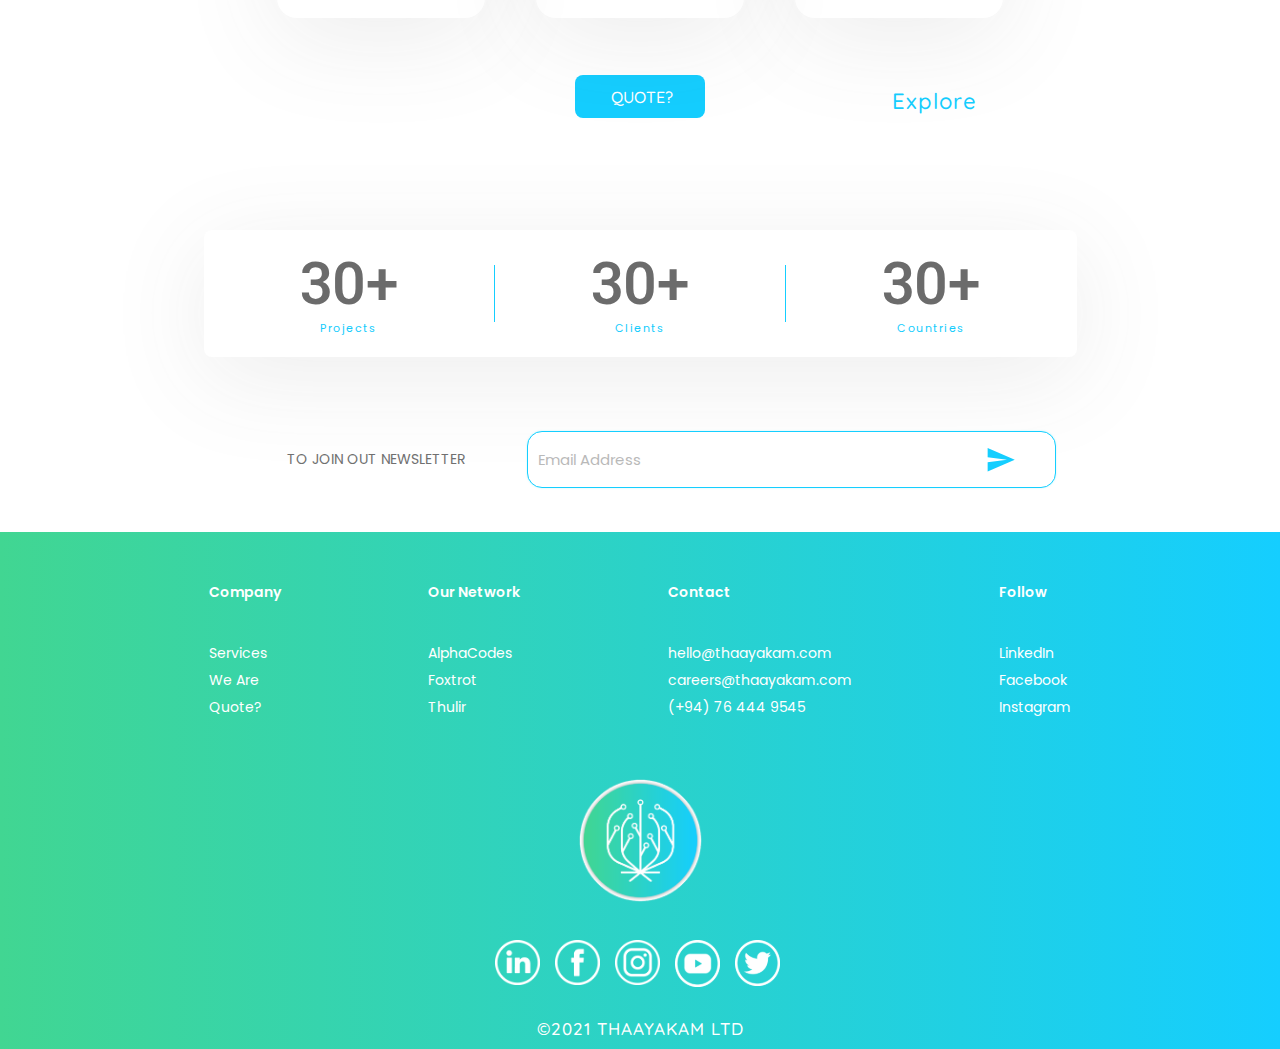
==== commit 2118de0c: "first commit0" ====
--- a/index.html
+++ b/index.html
@@ -148,7 +148,7 @@
           <div class="email-text"><h1>TO Join out Newsletter</h1></div>
           
 
-          <div class="emailinput"><label><input type="text" placeholder="Email Address"></label></div>
+          <div class="emailinput"><label class="footer_input"><input type="text" placeholder="Email Address"></label></div>
         </div>
       </div>
     </section>
--- a/style.css
+++ b/style.css
@@ -527,7 +527,7 @@
 	display:inline-block;
   }
   
-  label:before {
+  .emailinput label:before {
 	content: "";
 	position: absolute;
 	right: 26.7px;
@@ -622,6 +622,7 @@
 	font-family: 'Quicksand', sans-serif;
 	letter-spacing: 1px;
 	font-weight: 500;
+	color: white;
 }
 /* end footer*/
 
@@ -887,11 +888,301 @@
 	display: none;
 }
 /*end technology*/
+/* who we are*/
+.content{
+	flex-direction: column;
+	max-width: 1500px;
+	margin: 0 auto;
+	
+}
+.content h1{
+	font-size: 1.563rem;
+	font-family: 'Poppins', sans-serif;
+	color: rgb(21, 206, 255);
+	font-weight: 500;
+	padding: 19px;
+	
+	
+}
+.content p{
+	text-align: justify;
+	font-size: 1rem;
+	
+	letter-spacing: 1px;
+	font-family: 'Poppins', sans-serif;
+	color: rgb(62, 62, 62);
+	margin-left: 100px;
+	margin-right: 100px;
+}
+.content span{
+text-align: left;
+font-weight: 500;
+width: 100%;
+
+}
+.bottom-button{
+	display:flex;
+	flex-direction: row;
+	margin: 0 auto;
+	justify-content: center;
+	width: 100%;
+	padding-top: 48px;
+}
+.bottom-button .button{
+	flex: 50%;
+	display: inline-block;
+    padding-top: 9px;
+	padding-bottom:11px;
+	padding-left: 55px;
+	padding-right: 64px;
+    background-color: rgb(21, 206, 255);
+    font-size: 0.95rem;
+    font-weight: 500;
+    color: white;
+    width: 229px;
+	max-width: 229px;
+    max-height: 41px;
+    border-radius: 8px;
+    text-transform: uppercase;
+    font-family: 'Quicksand', sans-serif;
+	
+	transition: .3s ease;
+    box-shadow: #000000;
+  	transition-property: background-color,color;
+	  margin-left: 33.625px !important;
+	  margin-top: 0% i !important;
+}
+.network-imgm{
+	display: none;
+}
+.network-img{
+	padding-left: 20px;
+}
+.content-box{
+	
+}
+
+/* end who we are*/
+/* career page*/
+#career .career {
+	flex-direction: column;
+	max-width: 1500px;
+	margin: 0 auto;
+	
+}
+.career-content{
+
+	margin-left: 230px;
+	margin-right: 230px;
+}
+.career-content p{
+	font-family: 'Poppins', sans-serif;
+	font-weight: 400 ;
+	text-align: justify;
+	font-size: 1rem;
+	letter-spacing: 2px;
+}
+.career-content h6{
+	font-family: 'Poppins', sans-serif;
+	font-weight: 400 ;
+	text-align: center;
+	font-size:1.375rem;
+	padding-top: 19px;
+}
+.career-title{
+	font-family: 'Poppins', sans-serif;
+	font-weight: 500;
+	font-size: 1.75rem;
+	color: rgb(21, 206, 255);
+	text-align: center;
+	padding-bottom: 23px;
+	padding-top:20px;
+}
+/* end career page */
+/* contact page*/
+.contact{
+	flex-direction: column;
+	max-width: 1500px;
+	margin: 0 auto;
+}
+.contact h1{
+	font-family: 'Poppins', sans-serif;
+	font-size: 1.75rem;
+	color: rgb(21, 206, 255);
+	font-weight: 500;
+
+}
+.contact p{
+	font-size:1.5rem;
+	font-family: 'Poppins', sans-serif;
+	font-weight: 400;
+	text-align: left;
+}
+.contact-form{
+	flex: 100%;
+	padding: 5px;
+	border-radius: 36px;
+	margin: 30px;
+    box-shadow: 0px 20px 99px rgb(81 81 81 / 10%);
+	display: flex;
+	align-items:center;
+  	justify-content: center;
+  	flex-direction: column;
+	  min-width: 732px;
+	min-height: 790px;
+}
+.contact-form input[type=text]{
+	width: 100%;
+	padding: 12px 20px;
+	font-family: 'Poppins', sans-serif;
+	font-size: 1.063rem;
+	font-weight: 600;
+	display: inline-block;
+	border: 0px solid #ccc;
+	border-radius: 24px;
+	background-color: #F9F9F9;
+	color:rgb(21 206 255 / 100%);
+	min-width: 552px;
+	max-width: 552px;
+	min-height: 74px;
+	max-height: 74px;
+	
+	
+}
+textarea{
+	width: 100%;
+	padding: 12px 20px;
+	margin: 8px 0;
+	display: inline-block;
+	border: 0px solid #ccc;
+	border-radius: 24px;
+	background-color: #F9F9F9;
+	color:rgb(21 206 255 / 100%);
+	min-width: 552px;
+	min-height: 177px;
+	font-family: 'Poppins', sans-serif;
+	font-size: 1.063rem;
+	font-weight: 600;
+	color:rgb(21, 206, 255);
+	
+}
+textarea::placeholder{
+	color:rgb(21, 206, 255);
+}
+
+.contact-form input::placeholder{
+	font-family: 'Poppins', sans-serif;
+	color:#15CEFF;
+	font-size: 1.063rem;
+	font-weight: 600;
+	
+}
+.contact-form .input{
+	display: flex;
+	width: 100%;
+	min-width: 552px;
+	max-width: 552px;
+	min-height: 74px;
+	max-height: 74px;
+	margin-top: 36px;
+}
+.contact-form .inputtextarea{
+	display: flex;
+	width: 100%;
+	margin-top:26px; 
+}
+.two-col{
+	display: flex;
+	align-items: center;
+	justify-content: space-between;
+	flex-wrap: wrap;
+	flex-direction: row;
+	width: 100%;
+	margin-top: 36px;
+	min-width: 552px;
+
+}
+.two-col .input1{
+	flex: 50%;
+	max-width: 181px;
+	min-height: 53px;
+	max-height: 53px;
+}
+.input1 select{
+	width: 100%;
+	padding: 12px 20px;
+	margin: 8px 0;
+	display: inline-block;
+	border: 0px solid #ccc;
+	border-radius: 24px;
+	background-color: #F9F9F9;
+	background-image: url("data:image/svg+xml,%3Csvg xmlns='http://www.w3.org/2000/svg' width='23.616' height='13.503' viewBox='0 0 23.616 13.503'%3E%3Cpath id='Icon_ionic-ios-arrow-down' data-name='Icon ionic-ios-arrow-down' d='M18,20.679l8.93-8.937a1.681,1.681,0,0,1,2.384,0,1.7,1.7,0,0,1,0,2.391L19.2,24.258a1.685,1.685,0,0,1-2.327.049L6.68,14.14a1.688,1.688,0,0,1,2.384-2.391Z' transform='translate(-6.188 -11.246)' fill='%2315ceff'/%3E%3C/svg%3E%0A");  	background-repeat: no-repeat;
+  	background-position-x: 90%;
+  	background-position-y: 13px;
+	color:rgb(21 206 255 / 100%);
+	-webkit-appearance: none;
+	-moz-appearance: none;
+	font-family: 'Poppins', sans-serif;
+	font-size: 1.063rem;
+	font-weight: 600;
+	
+}
+
+.contact-form .contactbutton{
+	margin: 20px;
+	margin-top: 16px;
+	display: inline-block;
+    padding: 10px 42px;
+    background-color: rgb(21, 206, 255);
+    font-size: 1rem;
+    font-weight: bold;
+    color: white;
+    min-width: 126px;
+    max-height: 40px;
+    border-radius: 8px;
+    text-transform: uppercase;
+    font-family: 'Quicksand', sans-serif;
+	letter-spacing: 1px;
+	transition: .3s ease;
+    box-shadow: #000000;
+  	transition-property: background-color,color;
+	border-color:transparent ;
+	font-weight: 500;
+}
+.contact-form form{
+	min-height: 600px;
+}
+.inputtextarea{
+	margin-top: 36px;
+}
+.hide {
+	display: none;
+  }
+.uploadimage{
+	font-family: 'Quicksand', sans-serif;
+	color: #14C7F6;
+	font-weight: 600;
+	font-style: italic;
+
+}  
+.upload-icon{
+	padding-right: 21.7px;
+}
+.file_upload{
+	margin-right: 350px;
+	margin-top: 36px
+	;
+}
+
+/* end contact page*/
 /* End Header section */
 
 @media only screen and (max-width: 568px) 
   
    {
+	.network-img{
+		display: none;
+	}
 
 	::-webkit-scrollbar {
 		display: none;
@@ -1014,7 +1305,8 @@
 		align-items: center;
 	  justify-content: center;
 	  flex-direction: column;
-	  max-width: 290px;
+	  width: 290px;
+	  min-width: 290px;
     min-height: 393px;
 		
 		
@@ -1078,7 +1370,10 @@
 	flex: 50%;
 	
 	border-radius: 36px;
-	margin: 31px;
+	margin-left:15px;
+	margin-right: 15px;
+	margin-top:20px;
+	margin-bottom:20px;
     box-shadow: 0px 20px 99px rgb(81 81 81 / 10%);
 	display: flex;
 	align-items: center;
@@ -1232,10 +1527,10 @@
 	
 }
 .emailinput{
-	padding-bottom: 28.3px;
+	padding-bottom: 65px;
 }
 .email-text {
-    padding-top: 75px;
+    padding-top: 35px;
 	padding-bottom: 11px;
 }
 .footer-menu{
@@ -1243,6 +1538,13 @@
 }
 .footer-link{
 	flex-basis: 100%;
+}
+.footer-link p{
+	
+    padding-top: 46px;
+}
+.footer-menu .footer-link:nth-child(1) {
+    padding-top: 85px;
 }
 .headerlogo {
     max-width: 176px;
@@ -1272,7 +1574,7 @@
 	margin-right: 38px;
     
 }
-label:before {
+.emailinput label:before {
 	content: "";
 	position: absolute;
 	right: 26.7px;
@@ -1286,4 +1588,306 @@
 	font-size: 1.5rem;
 	
 }
+
+/* who we are*/
+.content{
+	flex-direction: column;
+	max-width: 1500px;
+	margin: 0 auto;
+	
+}
+.content h1{
+	font-size: 1.25rem;
+	font-family: 'Poppins', sans-serif;
+	color: rgb(21, 206, 255);
+	font-weight: 500;
+	padding: 21px;
+	
+	
+}
+.content p{
+	text-align: justify;
+	font-size: 0.75rem;
+	
+	letter-spacing: 0px;
+	font-family: 'Poppins', sans-serif;
+	color: rgb(62, 62, 62);
+	margin-left:55px;
+	margin-right:55px;
+}
+
+.bottom-button{
+	display:flex;
+	flex-direction: row;
+	margin: 0 auto;
+	justify-content: center;
+	width: 100%;
+	padding-top: 48px;
+	margin-bottom: 35px;
+}
+.bottom-button .button{
+	flex: 50%;
+	display: inline-block;
+    padding-top: 12px;
+	padding-bottom:12px;
+	padding-left: 41px;
+	padding-right: 47px;
+    background-color: rgb(21, 206, 255);
+    font-size: 0.84rem;
+    font-weight: 500;
+    color: white;
+    width: 148px;
+	max-width: 148px;
+    max-height: 43px;
+    border-radius: 8px;
+    text-transform: uppercase;
+    font-family: 'Quicksand', sans-serif;
+	
+	transition: .3s ease;
+    box-shadow: #000000;
+  	transition-property: background-color,color;
+	  margin-left: 7.875px !important;
+	  margin-top: 0% i !important;
+}
+.bottom-button .button:nth-child(2){
+	
+	
+	padding-left: 22px;
+	padding-right: 29px;
+}
+
+.network-imgm{
+	padding-left: 20px ;
+	display: block;
+	
+}
+
+.content-box{
+	
+}
+/* end who we are*/
+/* career page*/
+#career .career {
+	flex-direction: column;
+	max-width: 1500px;
+	margin: 0 auto;
+	
+}
+.career-content{
+
+	margin-left: 53px;
+	margin-right: 53px;
+}
+.career-content p{
+	font-family: 'Poppins', sans-serif;
+	font-weight: 400 ;
+	text-align: justify;
+	font-size: 0.75rem;
+	letter-spacing: 2px;
+}
+.career-content h6{
+	font-family: 'Poppins', sans-serif;
+	font-weight: 400 ;
+	text-align: center;
+	font-size:0.75rem;
+	padding-top: 13px;
+	padding-bottom: 14px;
+}
+.career-title{
+	font-family: 'Poppins', sans-serif;
+	font-weight: 400;
+	font-size: 1.25rem;
+	color: rgb(21, 206, 255);
+	text-align: center;
+	padding-bottom: 25px;
+	padding-top:12px;
+}
+.mobile-non{
+	display: none;
+}
+/* end career page */
+/* contact page*/
+.contact{
+	flex-direction: column;
+	max-width: 1500px;
+	margin: 0 auto;
+}
+.contact h1{
+	font-family: 'Poppins', sans-serif;
+	font-size: 1.438rem;
+	color: rgb(21, 206, 255);
+	font-weight: 500;
+	padding-top: 9px;
+
+}
+.contact p{
+	font-size: 0.875em;
+	font-family: 'Poppins', sans-serif;
+	font-weight: 400;
+	text-align: left;
+	margin-left: 25px;
+	margin-right: 25px;
+	margin-top: 22px;
+}
+.contact-form{
+	flex: 100%;
+	padding: 5px;
+	border-radius: 36px;
+	margin: 30px;
+    box-shadow: 0px 20px 99px rgb(81 81 81 / 10%);
+	display: flex;
+	align-items:center;
+  	justify-content: center;
+  	flex-direction: column;
+	  min-width: 288px;
+	min-height: 312px;
+	max-height:312px;
+}
+.contact-form input[type=text]{
+	width: 100%;
+	padding: 12px 20px;
+	font-family: 'Poppins', sans-serif;
+	font-size: 0.313rem;
+	font-weight: 600;
+	display: inline-block;
+	border: 0px solid #ccc;
+	border-radius: 24px;
+	background-color: #F9F9F9;
+	color:rgb(21 206 255 / 100%);
+	min-width: 217px;
+	max-width: 217px;
+	min-height: 28px;
+	max-height: 28px;
+	
+	
+}
+textarea{
+	width: 100%;
+	padding: 12px 20px;
+	margin: 8px 0;
+	display: inline-block;
+	border: 0px solid #ccc;
+	border-radius: 24px;
+	background-color: #F9F9F9;
+	color:rgb(21 206 255 / 100%);
+	min-width: 217px;
+	max-width: 217px;
+	min-height: 69px;
+	font-family: 'Poppins', sans-serif;
+	font-size: 0.313rem;
+	font-weight: 600;
+	color:rgb(21, 206, 255);
+	
+}
+textarea::placeholder{
+	color:rgb(21, 206, 255);
+}
+
+.contact-form input::placeholder{
+	font-family: 'Poppins', sans-serif;
+	color:#15CEFF;
+	font-size: 0.313rem;
+	font-weight: 600;
+	
+}
+.contact-form .input{
+	display: flex;
+	width: 100%;
+	min-width: 217px;
+	max-width: 217px;
+	min-height: 30px;
+	max-height: 30px;
+	margin-top: 14px;
+}
+.contact-form .inputtextarea{
+	display: flex;
+	width: 100%;
+	margin-top:15px; 
+}
+.two-col{
+	display: flex;
+	align-items: center;
+	justify-content: space-between;
+	flex-wrap: wrap;
+	flex-direction: row;
+	width: 100%;
+	margin-top: 14px;
+	min-width: 217px;
+
+}
+.two-col .input1{
+	flex: 50%;
+	max-width: 71px;
+	min-height: 21px;
+	max-height: 21px;
+}
+.input1 select{
+	width: 100%;
+	padding: 12px 20px;
+	margin: 8px 0;
+	display: inline-block;
+	border: 0px solid #ccc;
+	border-radius: 24px;
+	background-color: #F9F9F9;
+	background-image: url("data:image/svg+xml,%3Csvg xmlns='http://www.w3.org/2000/svg' width='10' height='10' viewBox='0 0 23.616 13.503'%3E%3Cpath id='Icon_ionic-ios-arrow-down' data-name='Icon ionic-ios-arrow-down' d='M18,20.679l8.93-8.937a1.681,1.681,0,0,1,2.384,0,1.7,1.7,0,0,1,0,2.391L19.2,24.258a1.685,1.685,0,0,1-2.327.049L6.68,14.14a1.688,1.688,0,0,1,2.384-2.391Z' transform='translate(-6.188 -11.246)' fill='%2315ceff'/%3E%3C/svg%3E%0A");  	background-position-x: 90%;
+  	background-position-y: 13px;
+	color:rgb(21 206 255 / 100%);
+	-webkit-appearance: none;
+	-moz-appearance: none;
+	font-family: 'Poppins', sans-serif;
+	font-size: 0.313rem;
+	font-weight: 600;
+	
+}
+
+.contact-form .contactbutton{
+	margin: 20px;
+	margin-top: 16px;
+	display: inline-block;
+    padding: 10px 42px;
+    background-color: rgb(21, 206, 255);
+    font-size: 0.375rem;
+    font-weight: bold;
+    color: white;
+    min-width: 50px;
+    max-height: 16px;
+    border-radius: 8px;
+    text-transform: uppercase;
+    font-family: 'Quicksand', sans-serif;
+	letter-spacing: 1px;
+	transition: .3s ease;
+    box-shadow: #000000;
+  	transition-property: background-color,color;
+	border-color:transparent ;
+	font-weight: 500;
+}
+.contact-form form{
+	min-height: 300px;
+	max-height: 300px;
+}
+.inputtextarea{
+	margin-top: 17px;
+}
+.hide {
+	display: none;
+  }
+.uploadimage{
+	font-family: 'Quicksand', sans-serif;
+	color: #14C7F6;
+	font-weight: 600;
+	font-style: italic;
+	font-size: 0.313rem;
+
+}  
+.upload-icon{
+	display: none;
+	padding-right: 21.7px;
+}
+.file_upload{
+	margin-right: 0px;
+	
+	;
+}
+
+/* end contact page*/
 }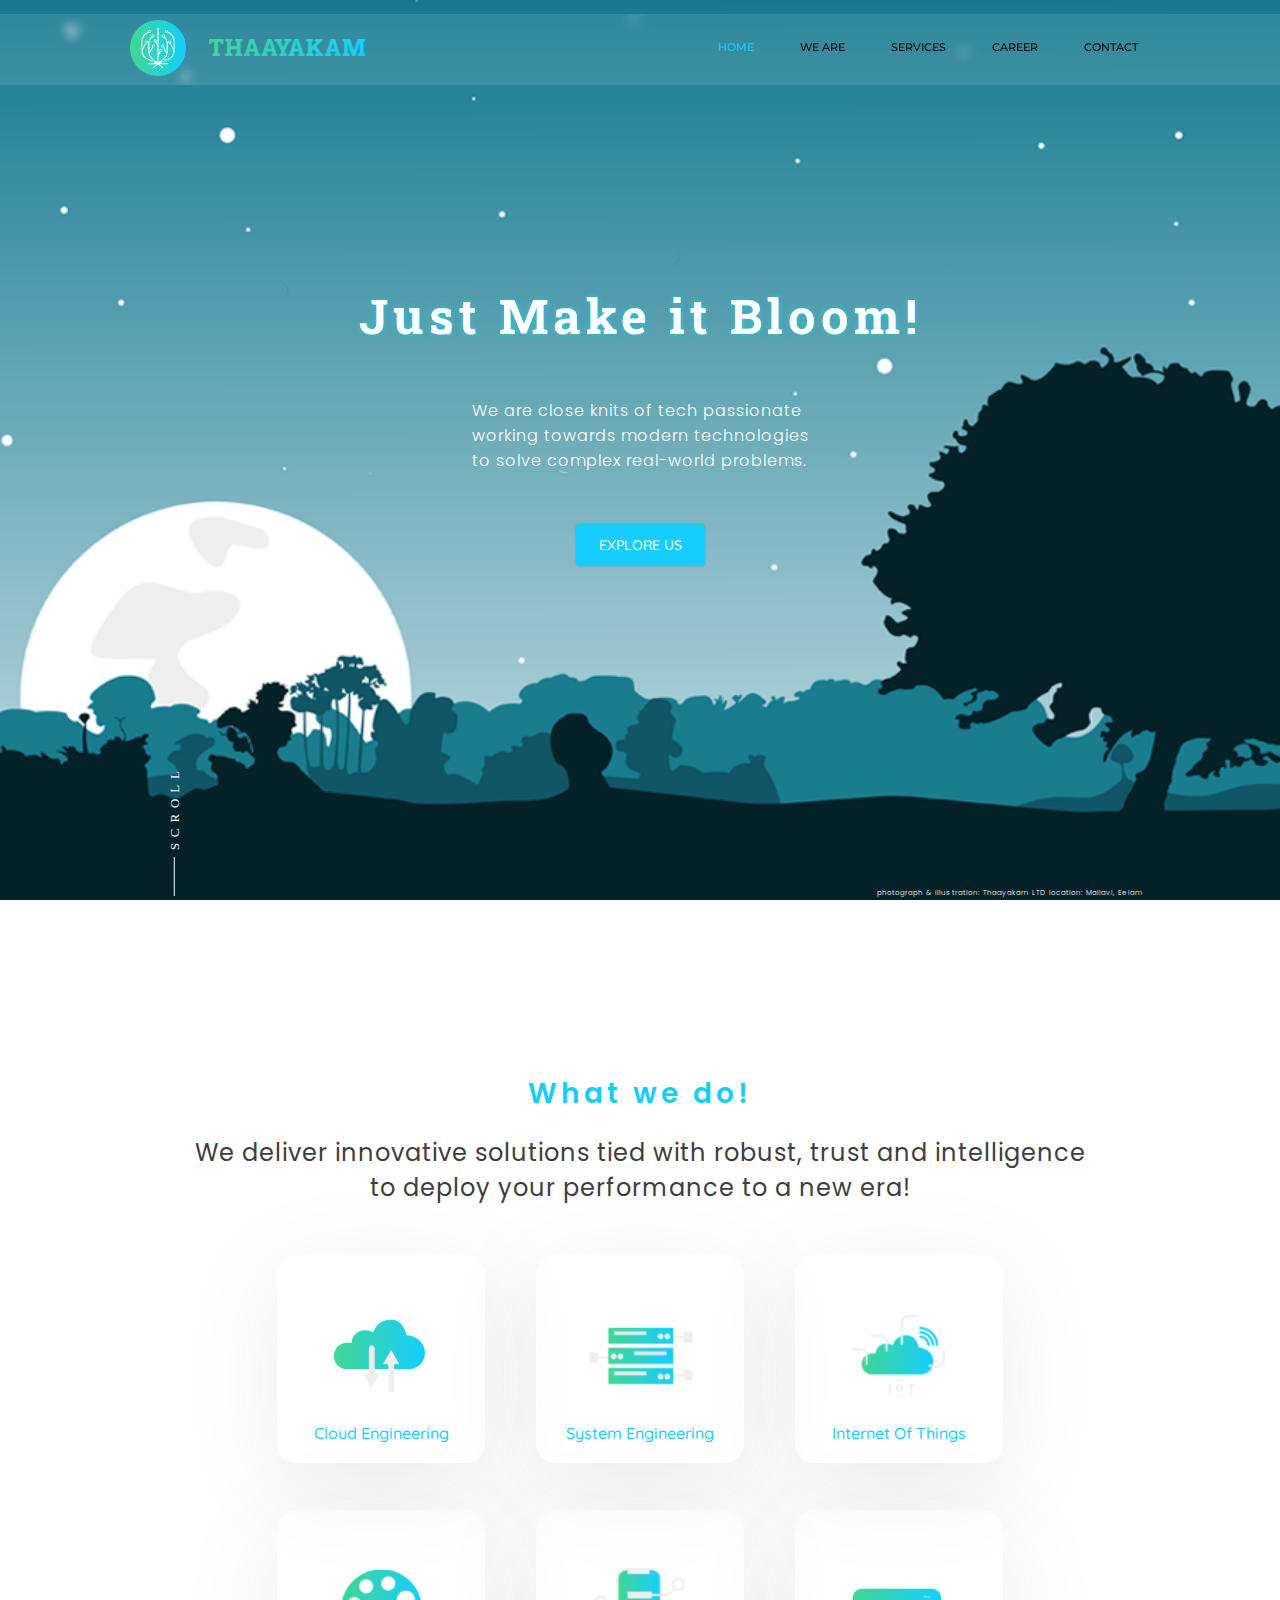
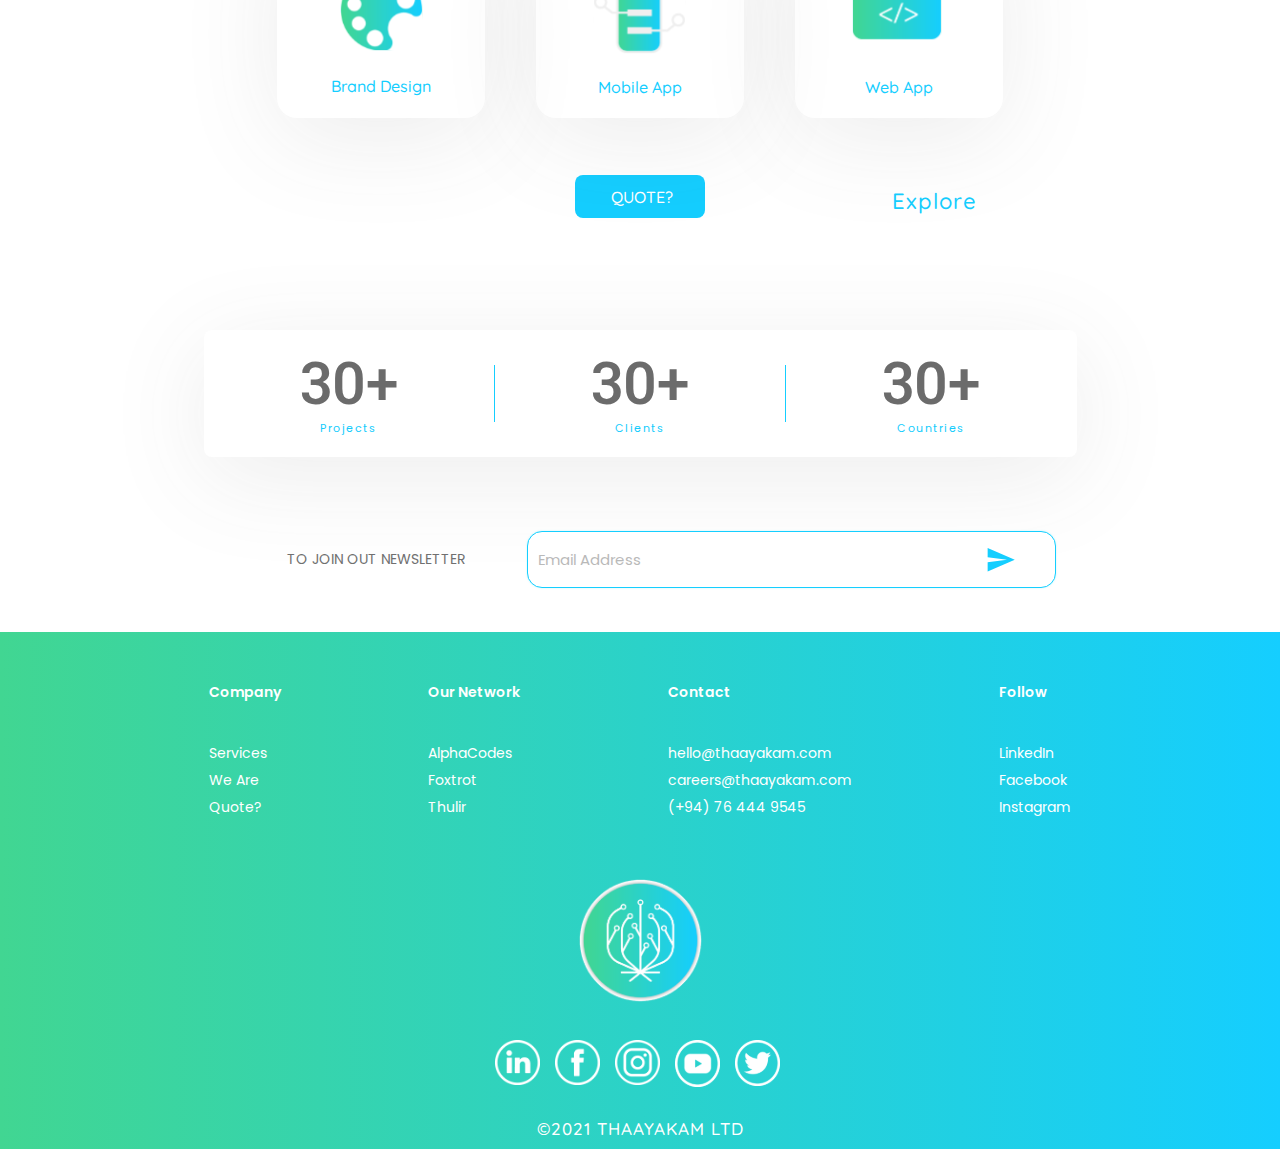
==== commit 1d1fe530: "final update23" ====
--- a/index.html
+++ b/index.html
@@ -8,6 +8,7 @@
     <link rel="stylesheet" href="style.css">
 </head>
 <body>
+  
       <!-- Header -->
   <section id="header">
     <div class="header container">
@@ -15,6 +16,7 @@
         <div class="brand">
           <a href="#hero"><img src="./img/Group 123.svg" alt="" width="100%" class="headerlogo"></a>
         </div>
+        
         <div class="nav-list">
           <div class="hamburger"><div class="bar"></div></div>
           <ul>
--- a/style.css
+++ b/style.css
@@ -285,7 +285,7 @@
 	flex-direction: column;
 	
 	border-radius: 20px;
-	background-image: url(./img/img-1.png);
+	
 	background-size: cover;
 	margin-right: 25.5px;
 	margin-left: 25.5px;
@@ -1000,10 +1000,21 @@
 }
 /* end career page */
 /* contact page*/
+.upload-iconmob{
+	display: none;
+}
 .contact{
-	flex-direction: column;
-	max-width: 1500px;
-	margin: 0 auto;
+	
+		display: flex;
+		flex-direction: column;
+		max-width: 1500px;
+		margin: 0 auto;
+		justify-content: center;
+		align-items: center;
+	
+}
+.submitbutton {
+    text-align: center;
 }
 .contact h1{
 	font-family: 'Poppins', sans-serif;
@@ -1175,7 +1186,24 @@
 }
 
 /* end contact page*/
+/* hamburge */
+.hamburger {
+    display: none;
+}
+/* end hamburger */
 /* End Header section */
+section#contact {
+	margin-top: 100px;
+}
+section#career{
+	margin-top: 100px;
+}
+section#content{
+	margin-top: 100px;
+}
+section#services{
+	margin-top: 100px;
+}
 
 @media only screen and (max-width: 568px) 
   
@@ -1189,28 +1217,104 @@
 		
 	  }
 	  #header .nav-list ul {
-		display: none;
+		list-style: none;
+		position: absolute;
+		background-color: rgb(31, 30, 30);
+		width: 100vw;
+		height: 100vh;
+		left: 100%;
+		top: 0;
+		display: flex;
+		flex-direction: column;
+		justify-content: center;
+		align-items: center;
+		z-index: 1;
+		overflow-x: hidden;
+		transition: .5s ease left;
+		font-family: 'Montserrat', sans-serif;
+	
+	}
+	#header .header {
+		margin-top: 0px;
+	}
+	#header .nav-list ul {
+		list-style: none;
+		position: absolute;
+		backdrop-filter: blur(6px);
 		
-	
-	}
-	  #header .hamburger {
-		display: none;
 		
-	}
-	#header .hamburger:after {
+		background-color: rgba(255, 255, 255,100%);;
+		width: 100vw;
+		height: 100vh;
+		left: 100%;
+		top: 0;
+		display: flex;
+		flex-direction: column;
+		justify-content: center;
+		align-items: center;
+		z-index: 1;
+		overflow-x: hidden;
+		transition: .5s ease left;
+		font-family: 'Montserrat', sans-serif;
+	
+	}
+	#header .nav-list ul.active {
+		left: 0%;
+	}
+	#header .nav-list ul a {
+		font-size: 1.25rem;
+		font-weight: 500;
+		letter-spacing: .2rem;
+		text-decoration: none;
+		color:#000000;
+		text-transform: uppercase;
+		padding: 20px;
+		display: block;
+	}
+	#header .nav-list .active{
+		color: rgb(21, 206, 255);
+	}
+	#header .nav-list ul a::after {
+		content: attr(data-after);
 		position: absolute;
-		content: '';
-		height: 100%;
-		width: 100%;
+		top: 50%;
+		left: 50%;
+		transform: translate(-50%, -50%) scale(0);
+		color: rgba(240, 248, 255, 0.021);
+		font-size: 13rem;
+		letter-spacing: 50px;
+		z-index: -1;
+		transition: .3s ease letter-spacing;
+	}
+	#header .nav-list ul li:hover a::after {
+		transform: translate(-50%, -50%) scale(1);
+		letter-spacing: initial;
+	}
+	#header .nav-list ul li:hover a {
+		color: crimson;
+	}
+	#header .hamburger {
+		height: 60px;
+		width: 60px;
+		display: inline-block;
+		
 		border-radius: 50%;
-		border: 3px solid white;
-		animation: hamburger_puls 1s ease infinite;
-	}
+		position: relative;
+		display: flex;
+		align-items: center;
+		justify-content: center;
+		z-index: 100;
+		cursor: pointer;
+		transform: scale(.8);
+		
+	}
+	
 	#header .hamburger .bar {
-		height: 2px;
-		width: 30px;
+		height: 4px;
+		width: 41px;
 		position: relative;
-		background-color: white;
+		background-color: #15CEFF;
+		border-radius: 3px;
 		z-index: -1;
 	}
 	#header .hamburger .bar::after,
@@ -1219,8 +1323,9 @@
 		position: absolute;
 		height: 100%;
 		width: 100%;
+		border-radius: 3px;
 		left: 0;
-		background-color: white;
+		background-color: #15CEFF;
 		transition: .3s ease;
 		transition-property: top, bottom;
 	}
@@ -1237,55 +1342,6 @@
 		top: 0;
 	}
 	
-	/* what wedo*/
-	#header-sec .nav-list ul {
-		display: none;
-		
-	
-	}
-	  #header-sec .hamburger {
-		display: none;
-		
-	}
-	#header-sec .hamburger:after {
-		position: absolute;
-		content: '';
-		height: 100%;
-		width: 100%;
-		border-radius: 50%;
-		border: 3px solid white;
-		animation: hamburger_puls 1s ease infinite;
-	}
-	#header-sec .hamburger .bar {
-		height: 2px;
-		width: 30px;
-		position: relative;
-		background-color: white;
-		z-index: -1;
-	}
-	#header-sec .hamburger .bar::after,
-	#header-sec .hamburger .bar::before {
-		content: '';
-		position: absolute;
-		height: 100%;
-		width: 100%;
-		left: 0;
-		background-color: white;
-		transition: .3s ease;
-		transition-property: top, bottom;
-	}
-	#header-sec .hamburger .bar::after {
-		top: 8px;
-	}
-	#header-sec .hamburger .bar::before {
-		bottom: 8px;
-	}
-	#header-sec .hamburger.active .bar::before {
-		bottom: 0;
-	}
-	#header-sec .hamburger.active .bar::after {
-		top: 0;
-	}
 	/*end what we do header*/
 	/* what we do service */
 	.service-box{
@@ -1468,7 +1524,6 @@
 		justify-content: center;
 		flex-direction: column;
 		border-radius: 20px;
-		background-image: url(./img/img-1.png);
 		background-size: cover;
 		margin-right: 25.5px;
 		margin-left: 25.5px;
@@ -1708,9 +1763,15 @@
 /* end career page */
 /* contact page*/
 .contact{
+	display: flex;
 	flex-direction: column;
 	max-width: 1500px;
 	margin: 0 auto;
+	justify-content: center;
+	align-items: center;
+}
+.submitbutton {
+    text-align: center;
 }
 .contact h1{
 	font-family: 'Poppins', sans-serif;
@@ -1811,7 +1872,7 @@
 	flex-wrap: wrap;
 	flex-direction: row;
 	width: 100%;
-	margin-top: 14px;
+	margin-top: 0px;
 	min-width: 217px;
 
 }
@@ -1842,9 +1903,9 @@
 
 .contact-form .contactbutton{
 	margin: 20px;
-	margin-top: 16px;
+	margin-top: 8px;
 	display: inline-block;
-    padding: 10px 42px;
+    padding: 4px 18px;
     background-color: rgb(21, 206, 255);
     font-size: 0.375rem;
     font-weight: bold;
@@ -1885,9 +1946,235 @@
 }
 .file_upload{
 	margin-right: 0px;
+	margin-top: 0px;
 	
 	;
 }
+.upload-iconmob{
+	display: inline-block;
+	padding-right: 8px;
+	margin-left: 10px;
+}
 
 /* end contact page*/
+/* hamburger */
+.hamburger{
+}
+.explore{
+	margin-right: 0px;
+}
+section#contact {
+	margin-top: 100px;
+}
+section#career{
+	margin-top: 100px;
+}
+section#content{
+	margin-top: 100px;
+}
+section#services{
+	margin-top: 100px;
+}
+/* end hamburger */
+}
+@media only screen and (max-width: 375px) {
+	#hero{
+		background-image: url(./img/iPhone7\ Screen\ 375x667.png) ;
+	}
+}
+@media only screen and (max-width: 320px) {
+	#hero{
+		background-image: url(./img/iPhone7\ Screen\ 375x667.png) ;
+	}
+	#hero h1 {
+		display: block;
+		width: fit-content;
+		font-size: 1.625rem;
+		position: relative;
+		color: white;
+		font-family: 'Roboto Slab', serif;
+		font-weight: medium;
+		letter-spacing: 5px;
+		bottom: 10px;
+		text-shadow: 0px 0px 6px rgb(0 229 255 / 55%);
+	}
+	#hero p {
+		width: 100%;
+		margin: auto;
+		font-size: 0.875rem;
+		color: white;
+		bottom: 1px;
+		text-align: justify;
+		font-family: 'Poppins', sans-serif;
+		font-weight: 300;
+		letter-spacing: 1px;
+	}
+	#hero .cta {
+		margin-bottom: 160px;
+		min-width: 171px;
+		min-height: 53px;
+		font-size: 1.375rem;
+		word-wrap: normal;
+		padding: 11px 15px;
+		font-family: 'Roboto Slab', serif;
+		font-weight: bold;
+	}
+	#scroll {
+		position: absolute;
+		bottom: 29.2px;
+		left: 158px;
+	}
+	section#contact {
+		margin-top: 100px;
+	}
+	section#career{
+		margin-top: 100px;
+	}
+	section#content{
+		margin-top: 100px;
+	}
+	section#services{
+		margin-top: 100px;
+	}
+}
+@media only screen and (max-width:1024px) {
+	#header .nav-list ul {
+		list-style: none;
+		position: absolute;
+		background-color: rgba(255, 255, 255,100%);
+		width: 100vw;
+		height: 100vh;
+		left: 100%;
+		top: 0;
+		display: flex;
+		flex-direction: column;
+		justify-content: center;
+		align-items: center;
+		z-index: 1;
+		overflow-x: hidden;
+		transition: .5s ease left;
+		font-family: 'Montserrat', sans-serif;
+	
+	}
+	#header .header {
+		margin-top: 0px;
+	}
+	#header .nav-list ul {
+		list-style: none;
+		position: absolute;
+		backdrop-filter: blur(6px);
+		
+		
+		background-color: rgba(255, 255, 255,100%);;
+		width: 100vw;
+		height: 100vh;
+		
+		left: 100%;
+		top: 0;
+		display: flex;
+		flex-direction: column;
+		justify-content: center;
+		align-items: center;
+		z-index: 1;
+		overflow-x: hidden;
+		transition: .5s ease left;
+		font-family: 'Montserrat', sans-serif;
+	
+	}
+	#header .nav-list ul.active {
+		left: 0%;
+	}
+	#header .nav-list ul a {
+		font-size: 1.25rem;
+		font-weight: 500;
+		letter-spacing: .2rem;
+		text-decoration: none;
+		color:#000000;
+		text-transform: uppercase;
+		padding: 20px;
+		display: block;
+	}
+	#header .nav-list .active{
+		color: rgb(21, 206, 255);
+	}
+	#header .nav-list ul a::after {
+		content: attr(data-after);
+		position: absolute;
+		top: 50%;
+		left: 50%;
+		transform: translate(-50%, -50%) scale(0);
+		color: rgba(240, 248, 255, 0.021);
+		font-size: 13rem;
+		letter-spacing: 50px;
+		z-index: -1;
+		transition: .3s ease letter-spacing;
+	}
+	#header .nav-list ul li:hover a::after {
+		transform: translate(-50%, -50%) scale(1);
+		letter-spacing: initial;
+	}
+	#header .nav-list ul li:hover a {
+		color: crimson;
+	}
+	#header .hamburger {
+		height: 60px;
+		width: 60px;
+		display: inline-block;
+		
+		border-radius: 50%;
+		position: relative;
+		display: flex;
+		align-items: center;
+		justify-content: center;
+		z-index: 100;
+		cursor: pointer;
+		transform: scale(.8);
+		
+	}
+	
+	#header .hamburger .bar {
+		height: 4px;
+		width: 41px;
+		position: relative;
+		background-color: #15CEFF;
+		border-radius: 3px;
+		z-index: -1;
+	}
+	#header .hamburger .bar::after,
+	#header .hamburger .bar::before {
+		content: '';
+		position: absolute;
+		height: 100%;
+		width: 100%;
+		border-radius: 3px;
+		left: 0;
+		background-color: #15CEFF;
+		transition: .3s ease;
+		transition-property: top, bottom;
+	}
+	#header .hamburger .bar::after {
+		top: 8px;
+	}
+	#header .hamburger .bar::before {
+		bottom: 8px;
+	}
+	#header .hamburger.active .bar::before {
+		bottom: 0;
+	}
+	#header .hamburger.active .bar::after {
+		top: 0;
+	}
+	
+	section#contact {
+		margin-top: 100px;
+	}
+	section#career{
+		margin-top: 100px;
+	}
+	section#content{
+		margin-top: 100px;
+	}
+	section#services{
+		margin-top: 100px;
+	}
 }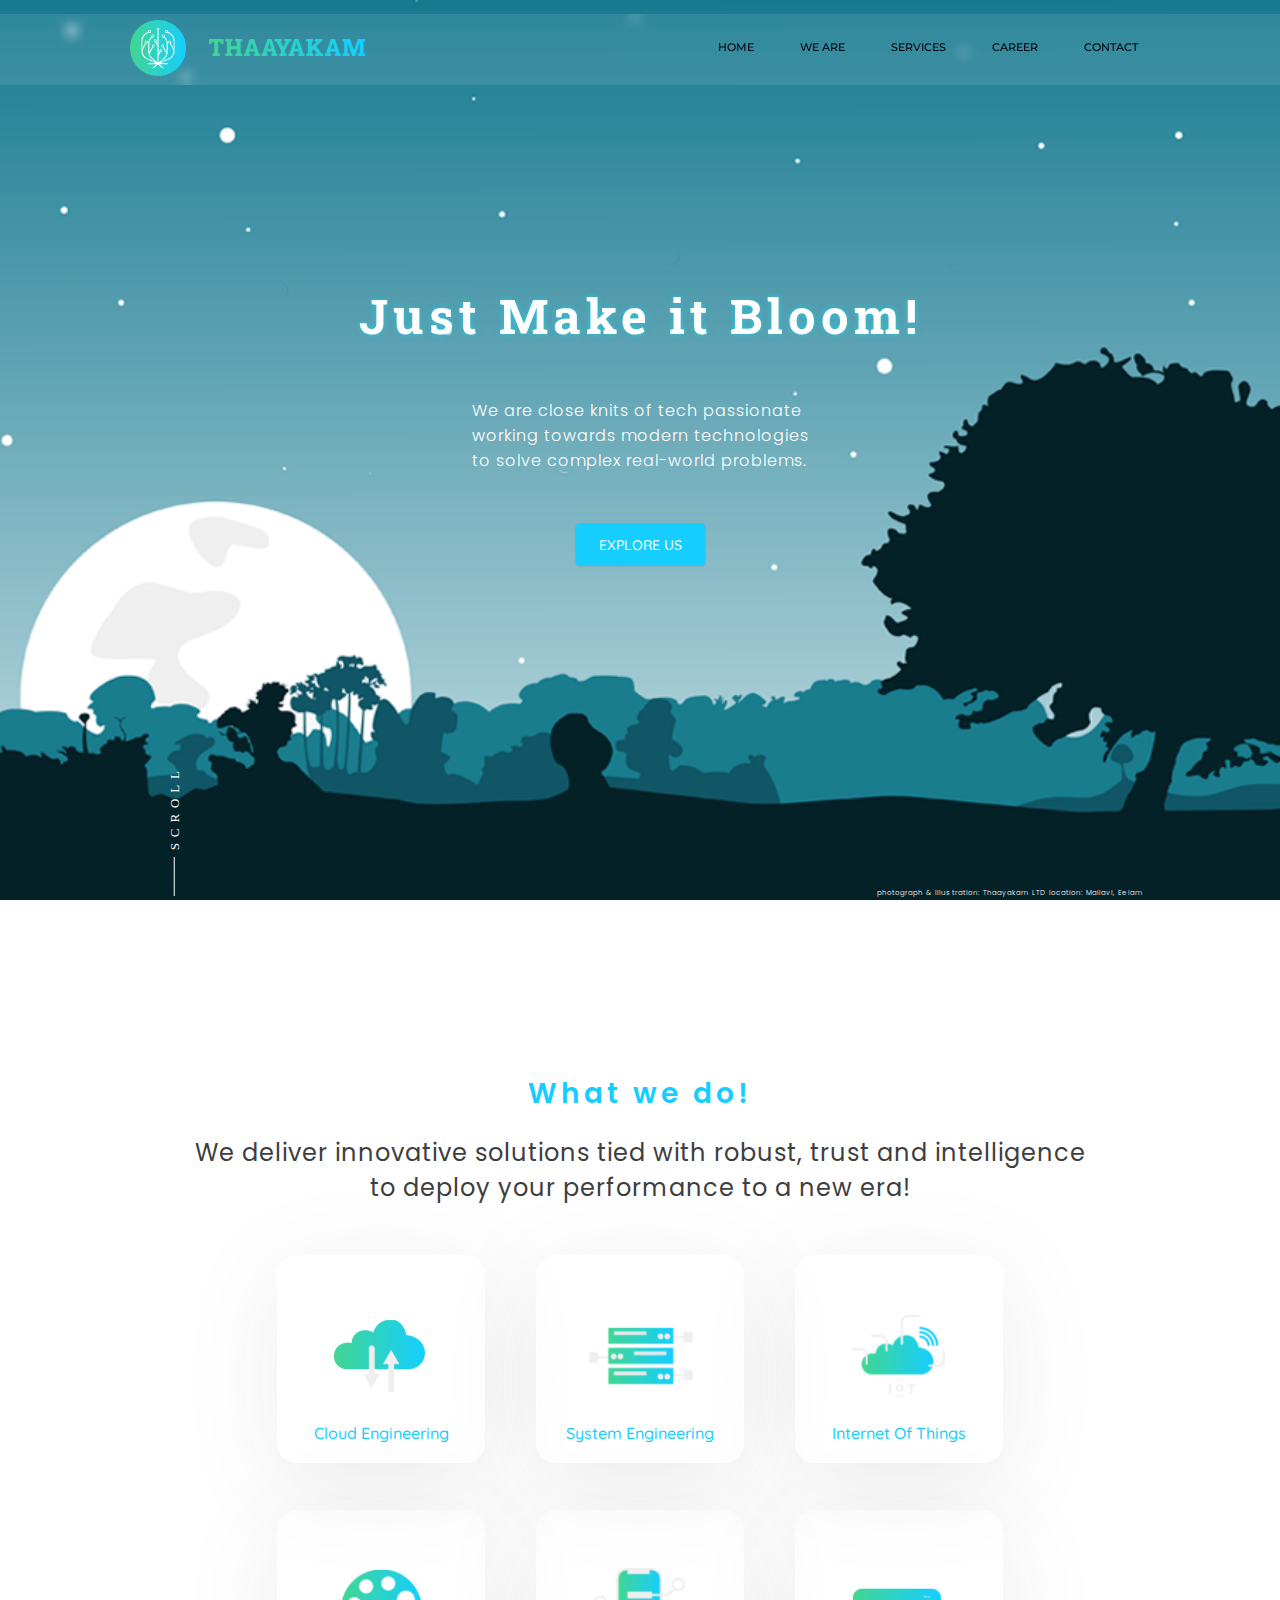
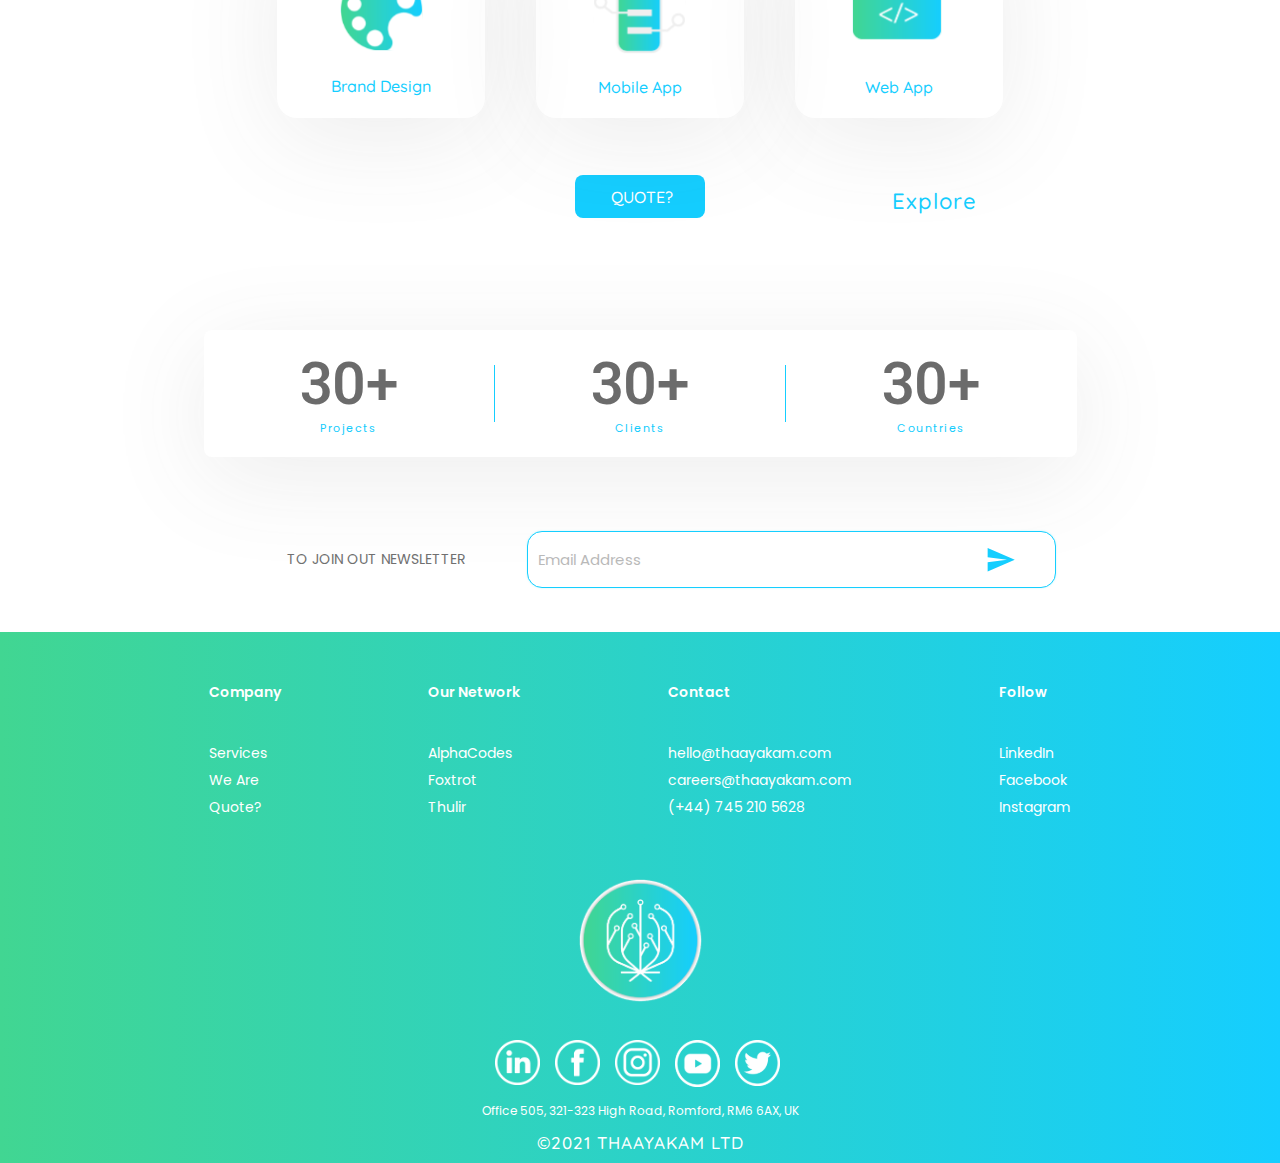
==== commit ee37ae18: "final update122" ====
--- a/index.html
+++ b/index.html
@@ -20,11 +20,11 @@
         <div class="nav-list">
           <div class="hamburger"><div class="bar"></div></div>
           <ul>
-            <li><a href="#hero" data-after="Home" class="active">Home</a></li>
-            <li><a href="#services" data-after="Service">We are</a></li>
-            <li><a href="#projects" data-after="Projects">Services</a></li>
-            <li><a href="#about" data-after="About">Career</a></li>
-            <li><a href="#contact" data-after="Contact">Contact</a></li>
+            <li><a href="/" data-after="Home" >Home</a></li>
+            <li><a href="/whoweare.html" data-after="Service">We are</a></li>
+            <li><a href="/whatwedo.html" data-after="Projects">Services</a></li>
+            <li><a href="/career.html" data-after="About">Career</a></li>
+            <li><a href="/contactus.html" data-after="Contact">Contact</a></li>
           </ul>
         </div>
       </div>
@@ -180,7 +180,7 @@
             <div class="links">
               <a href="http://"><h1>hello@thaayakam.com</h1></a>
               <a href="http://"><h1>careers@thaayakam.com</h1></a>
-              <a href="http://"><h1>(+94) 76 444 9545</h1></a>
+              <a href="http://"><h1>(+44) 745 210 5628</h1></a>
             </div>
           </div>
           <div class="footer-link">
@@ -212,6 +212,9 @@
           <div class="social-item">
             <img src="./img/Twitter.svg" alt="" >
           </div>
+        </div>
+        <div class="Address">
+          <p>Office 505, 321-323 High Road, Romford, RM6 6AX, UK</p>
         </div>
         <div class="copyright">
         <p>©2021 THAAYAKAM LTD</p>
--- a/style.css
+++ b/style.css
@@ -579,7 +579,7 @@
 
 #footer .social-icon {
 	display: flex;
-	margin-bottom: 28px;
+	margin-bottom: 12px;
 	
 }
 #footer .social-item {
@@ -1204,10 +1204,18 @@
 section#services{
 	margin-top: 100px;
 }
-
+.Address{
+	padding-bottom: 12px;
+	font-family: 'Poppins', sans-serif;
+	font-size: 0.75rem;
+	color:white;
+}
 @media only screen and (max-width: 568px) 
-  
+
    {
+	#header .nav-bar{
+		padding-right: 10px;
+	}   
 	.network-img{
 		display: none;
 	}
@@ -1273,6 +1281,7 @@
 	}
 	#header .nav-list .active{
 		color: rgb(21, 206, 255);
+
 	}
 	#header .nav-list ul a::after {
 		content: attr(data-after);
@@ -2177,4 +2186,20 @@
 	section#services{
 		margin-top: 100px;
 	}
+}
+
+@media screen and (device-width: 360px) and (device-height: 640px) and (-webkit-device-pixel-ratio: 3)
+{
+	#hero .cta{
+		margin-bottom: 150px;
+	}
+}
+@media screen 
+  and (device-width: 411px) 
+  and (device-height: 731px) 
+  
+{
+	#hero .cta{
+		margin-bottom: 100px;
+	}
 }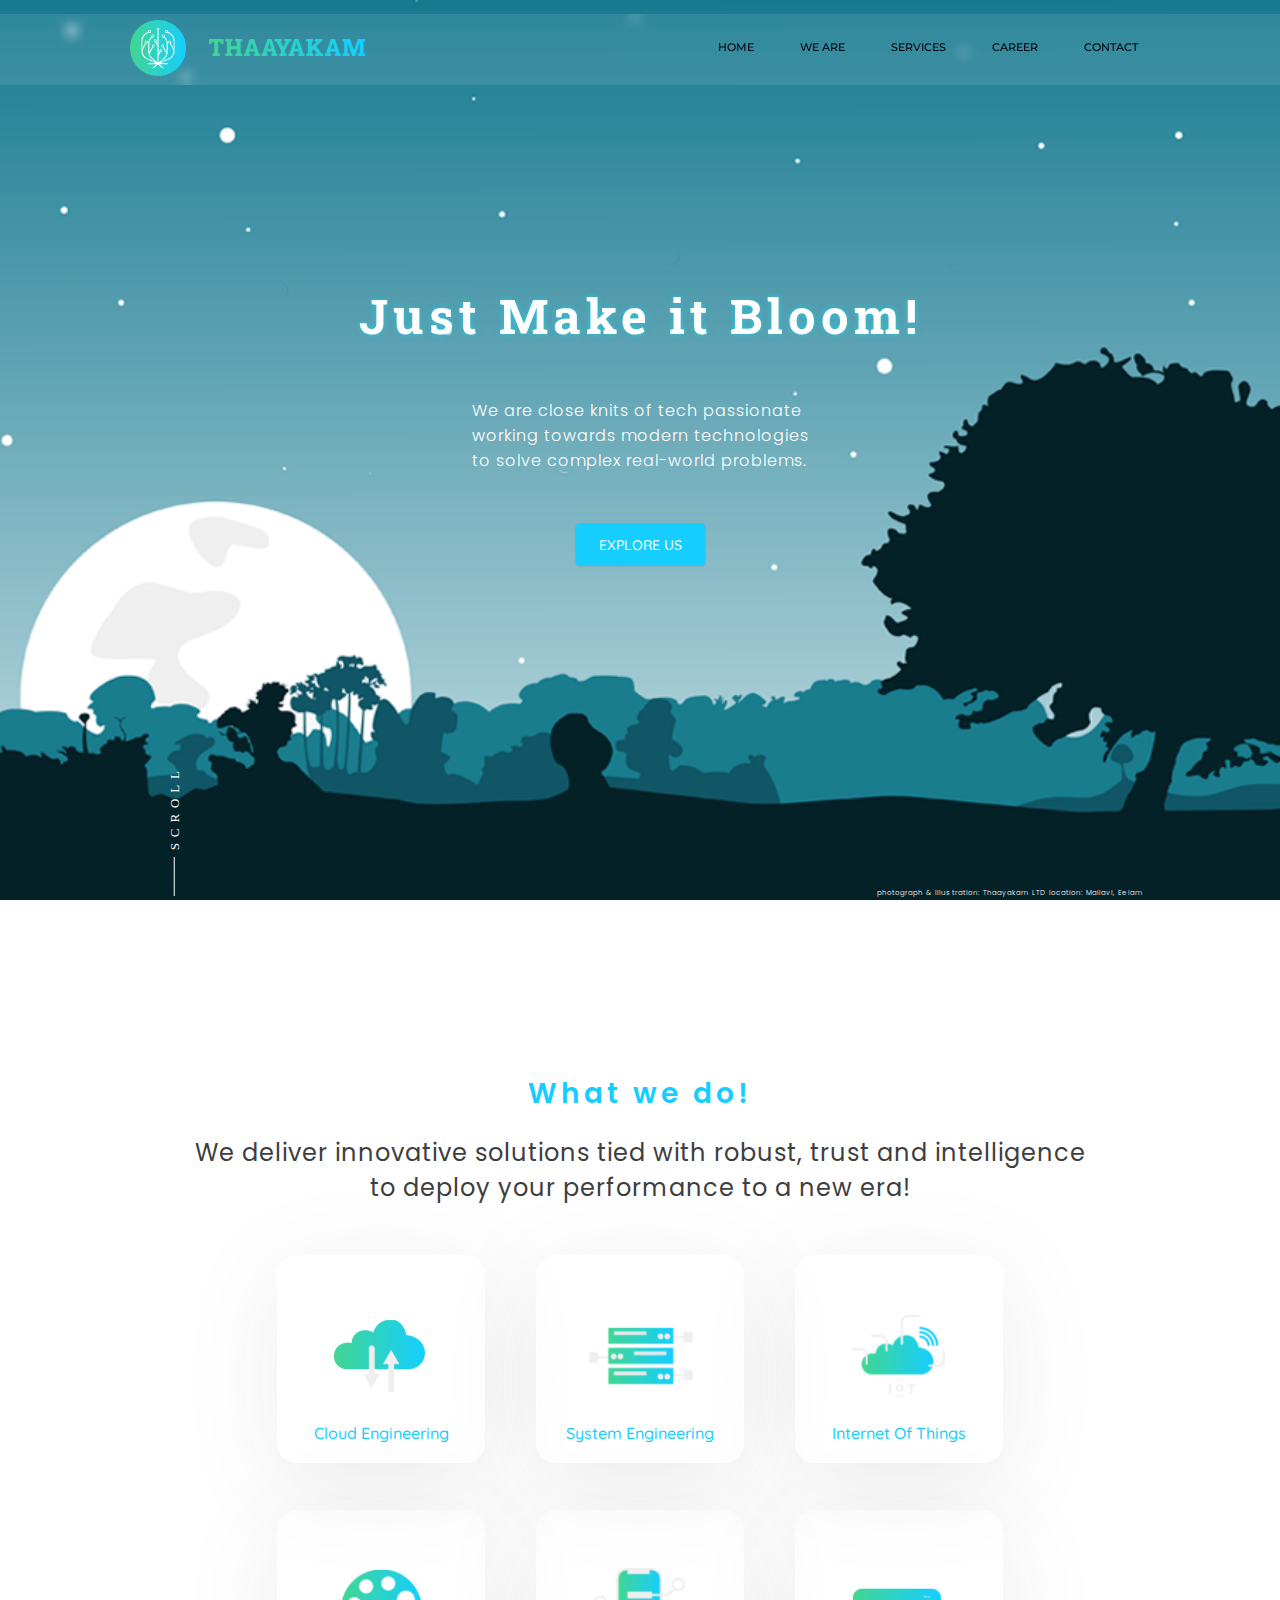
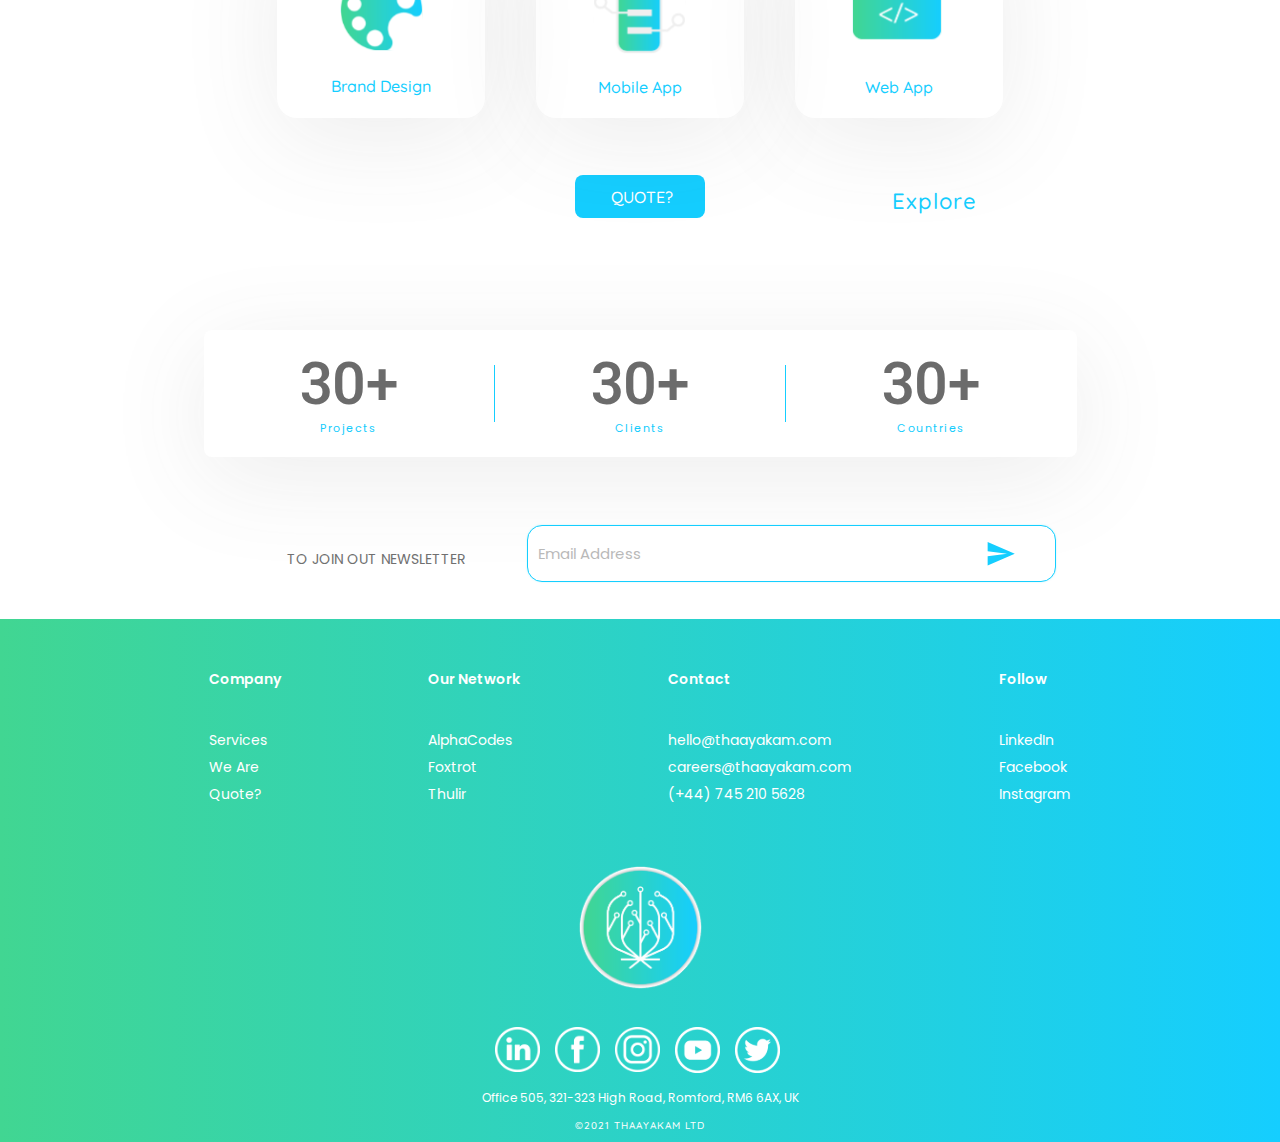
==== commit 1aa20329: "final updates22222" ====
--- a/index.html
+++ b/index.html
@@ -46,6 +46,9 @@
             <div id="scroll">
                 <img src="./img/Group 124.svg">
               </div>
+              <div id="scrollm">
+                <img src="./img/mobile icon/Scroll.svg">
+              </div>
               <div id="photocopyright">
                 <p class="copyright">photograph & Illustration: Thaayakam LTD location: Mallavi, Eelam</p>
               </div>
--- a/style.css
+++ b/style.css
@@ -247,6 +247,10 @@
     position: absolute;
     bottom: 0;
     left: 165px;
+	display: inline;
+}
+#scrollm {
+    display: none;
 }
 #photocopyright{
     position: absolute;
@@ -496,6 +500,7 @@
 }
 .email-text{
 	padding: 62.2px;
+	padding-bottom: 49px;
 }
 .email-text h1{
 	font-family: 'Poppins', sans-serif;
@@ -618,7 +623,7 @@
 	
 }
 .copyright p{
-	font-size: 1.063rem !important;
+	font-size: 0.625rem !important;
 	font-family: 'Quicksand', sans-serif;
 	letter-spacing: 1px;
 	font-weight: 500;
@@ -1027,7 +1032,7 @@
 	font-size:1.5rem;
 	font-family: 'Poppins', sans-serif;
 	font-weight: 400;
-	text-align: left;
+	text-align: center;
 }
 .contact-form{
 	flex: 100%;
@@ -1498,9 +1503,13 @@
 
 	/*end what we do*/
 	#scroll {
+		display: none;
+	}
+	#scrollm{
 		position: absolute;
 		bottom: 29.2px;
 		left: 178px;
+		display: inline;
 	}
 	#photocopyright{
 		position: absolute;
@@ -1565,7 +1574,7 @@
 	}
 	.innerdiv h1 {
 		
-		font-size: 2.25rem;
+		font-size:1.875rem;
 		color: rgb(107, 107, 107);
 		padding-top: 12px;
 	}
@@ -1608,7 +1617,7 @@
     padding-top: 46px;
 }
 .footer-menu .footer-link:nth-child(1) {
-    padding-top: 85px;
+    padding-top: 50px;
 }
 .headerlogo {
     max-width: 176px;
@@ -1623,14 +1632,14 @@
     background-image: url(./img/BG\ image.svg) ;
 }
 #hero .cta {
-    margin-bottom: 283.44px;
-	min-width: 171px;
-	min-height: 53px;
-	font-size: 1.375rem;
-	word-wrap: normal;
-	padding: 11px 15px;
-	font-family: 'Roboto Slab', serif;
-	font-weight: bold
+	margin-bottom: 283.44px;
+    min-width: 171px;
+    min-height: 53px;
+    font-size: 0.875rem;
+    word-wrap: normal;
+    padding: 17px 40px;
+    font-weight: 500;
+	margin-top:79px;
 }
 .service-top p {
     font-size: 0.875rem;
@@ -1990,6 +1999,29 @@
 	#hero{
 		background-image: url(./img/iPhone7\ Screen\ 375x667.png) ;
 	}
+	#hero h1 {
+		display: block;
+		width: fit-content;
+		font-size: 1.625rem;
+		position: relative;
+		color: white;
+		font-family: 'Roboto Slab', serif;
+		font-weight: medium;
+		letter-spacing: 5px;
+		bottom: 27px;
+		text-shadow: 0px 0px 6px rgb(0 229 255 / 55%);
+	}
+	#hero .cta {
+		margin-bottom: 200.44px;
+		min-width: 171px;
+		min-height: 53px;
+		font-size: 0.875rem;
+		word-wrap: normal;
+		padding: 17px 40px;
+		font-weight: 500;
+		margin-top: 79px;
+		
+	}
 }
 @media only screen and (max-width: 320px) {
 	#hero{
@@ -2019,14 +2051,13 @@
 		letter-spacing: 1px;
 	}
 	#hero .cta {
-		margin-bottom: 160px;
+		margin-bottom: 110px;
 		min-width: 171px;
 		min-height: 53px;
-		font-size: 1.375rem;
+		font-size: 0.875rem;
 		word-wrap: normal;
-		padding: 11px 15px;
-		font-family: 'Roboto Slab', serif;
-		font-weight: bold;
+		padding: 17px 40px;
+		font-weight: 500;
 	}
 	#scroll {
 		position: absolute;
@@ -2202,4 +2233,33 @@
 	#hero .cta{
 		margin-bottom: 100px;
 	}
+}
+
+@media only screen and (max-width:414px) {
+	#hero{
+		background-image: url(./img/iPhone7\ Screen\ 375x667.png) ;
+	}
+	#hero h1 {
+		display: block;
+		width: fit-content;
+		font-size: 1.625rem;
+		position: relative;
+		color: white;
+		font-family: 'Roboto Slab', serif;
+		font-weight: medium;
+		letter-spacing: 5px;
+		bottom: 27px;
+		text-shadow: 0px 0px 6px rgb(0 229 255 / 55%);
+	}
+	#hero .cta {
+		margin-bottom: 140px;
+		min-width: 171px;
+		min-height: 53px;
+		font-size: 0.875rem;
+		word-wrap: normal;
+		padding: 17px 40px;
+		font-weight: 500;
+		margin-top: 79px;
+		
+	}
 }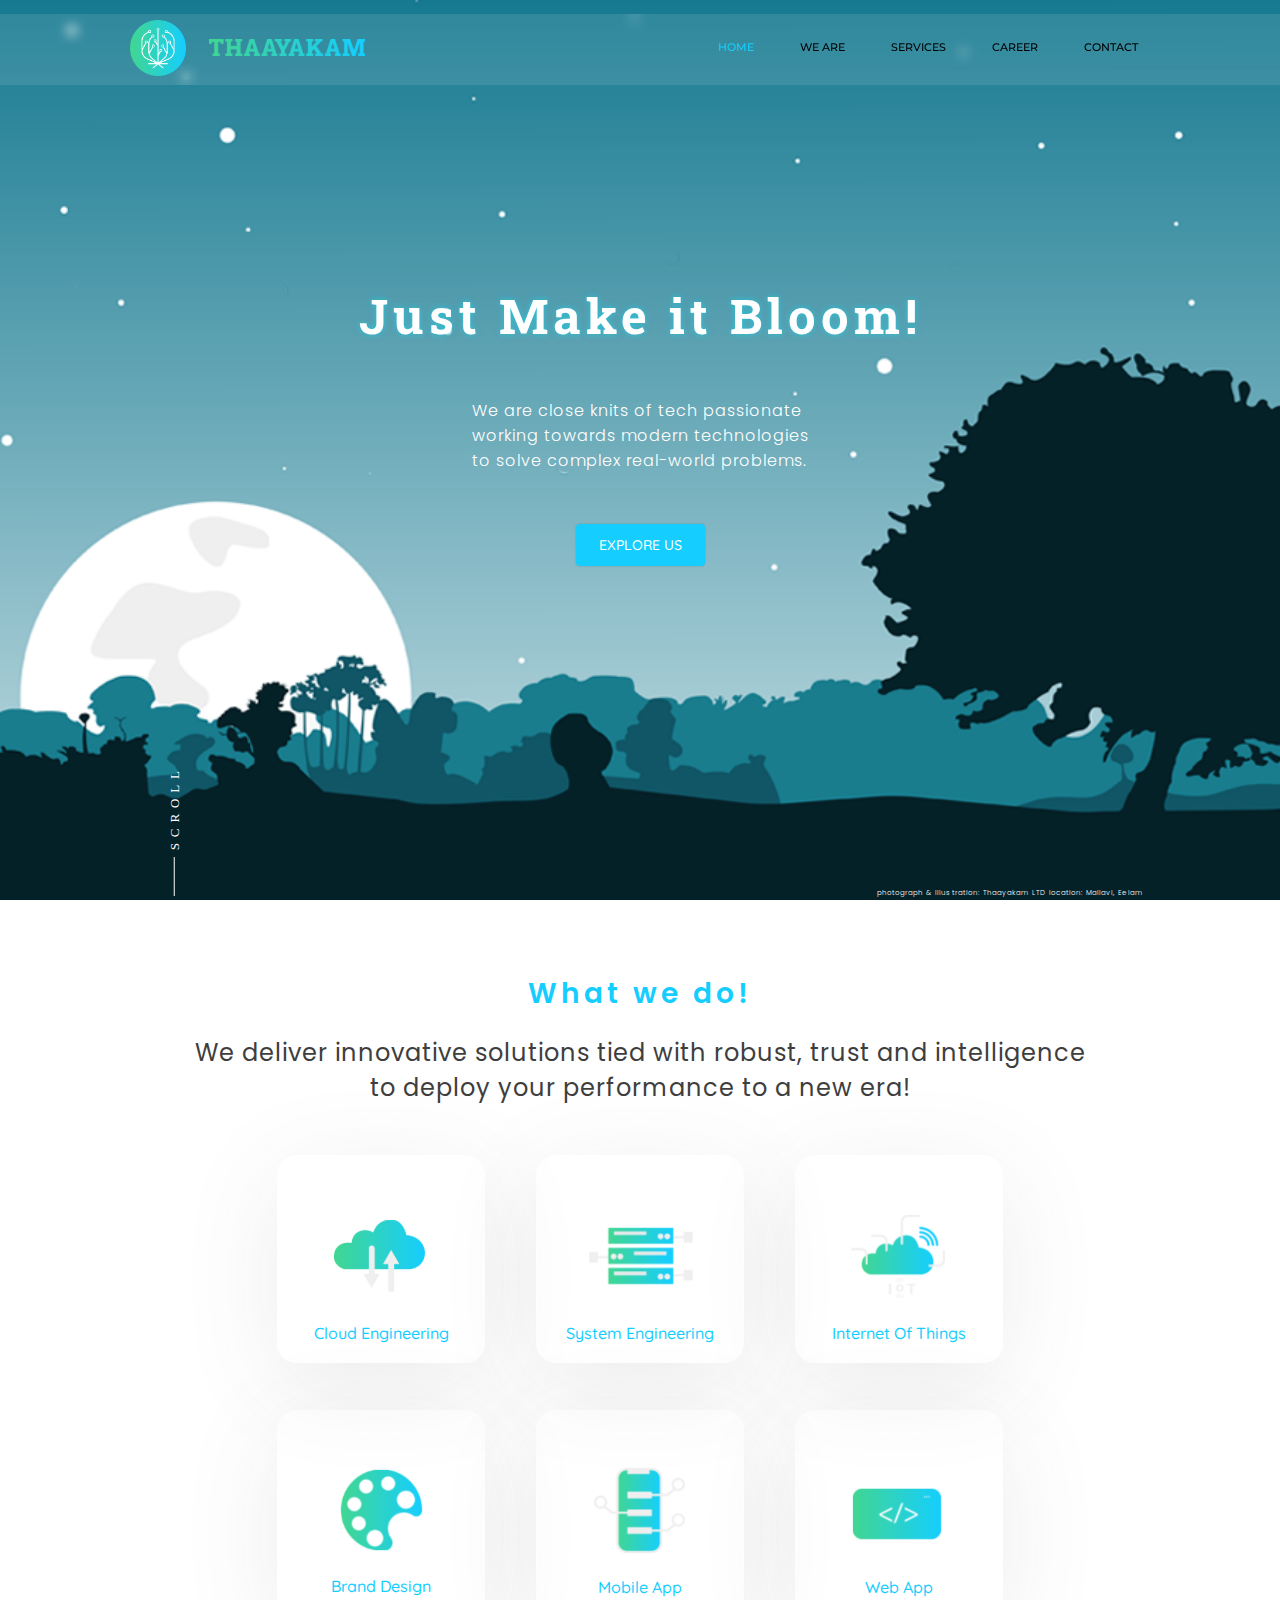
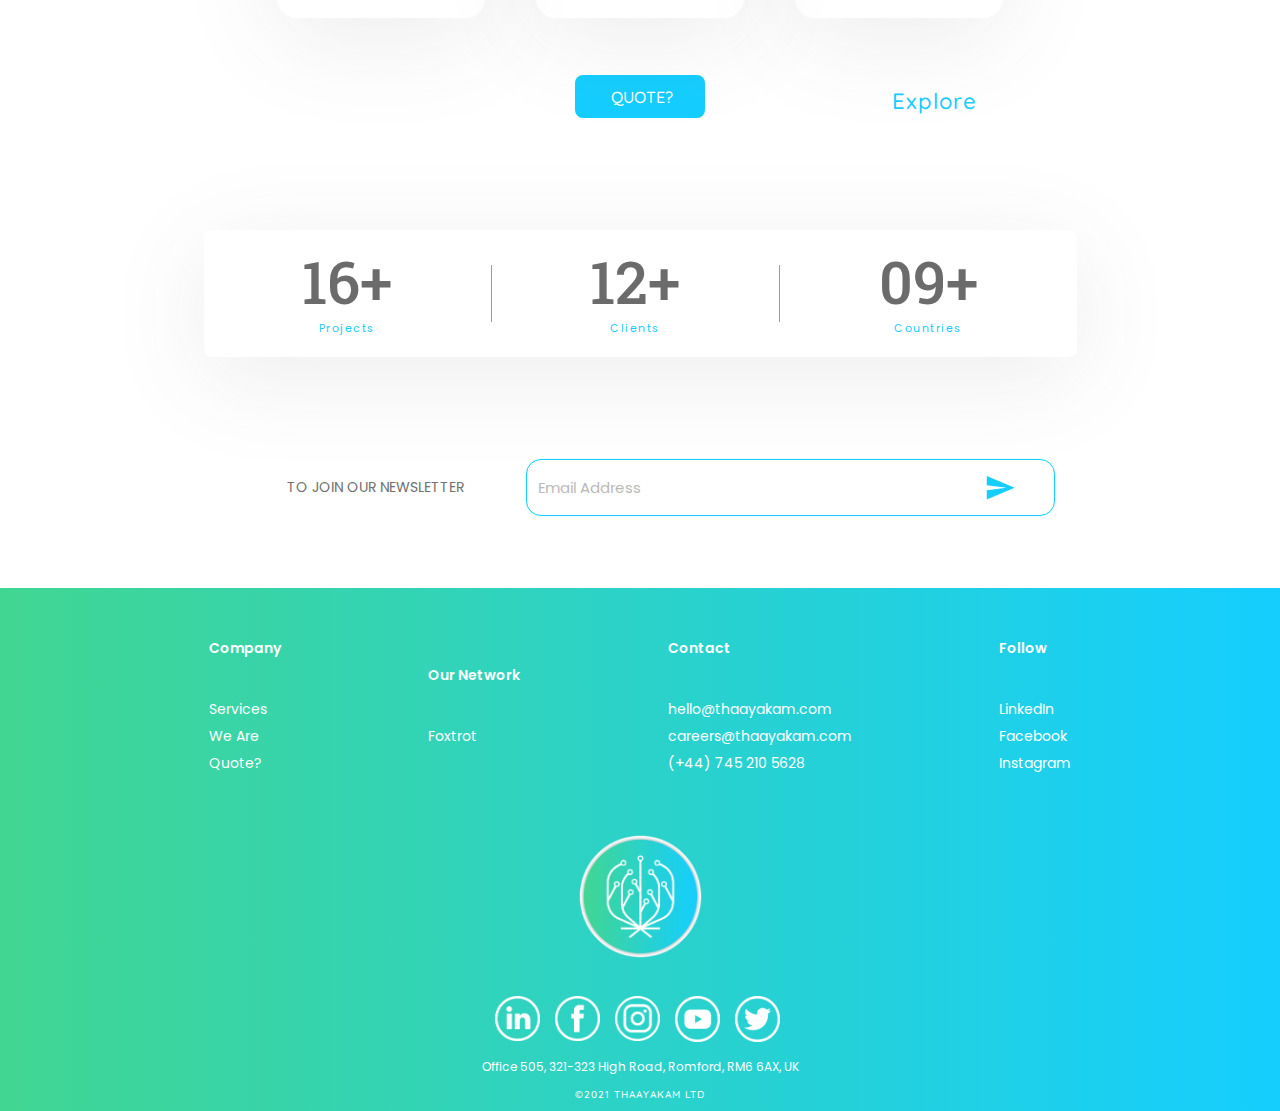
==== commit 618d5819: "'test12'" ====
--- a/index.html
+++ b/index.html
@@ -4,8 +4,13 @@
     <meta charset="UTF-8">
     <meta http-equiv="X-UA-Compatible" content="IE=edge">
     <meta name="viewport" content="width=device-width, initial-scale=1.0">
-    <title>Thaayakam</title>
+    <title>Thaayakam - Just Make it Bloom!</title>
     <link rel="stylesheet" href="style.css">
+    <link rel="icon" type="image/png" href="./img/logo v3.0 final footer resized.png"/>
+    <meta property="og:title" content="Thaayakam - Just Make it Bloom!" />
+    <meta property="og:description" content="Information Technology Solutions provider for all forms of organization." />
+    <meta property="og:url" content="https://thaayakam.com" />
+    <meta property="og:image" content='https://thaayakam.com/img/logo%20v3.0%20final%20footer%20resized.png' />
 </head>
 <body>
   
@@ -14,17 +19,17 @@
     <div class="header container">
       <div class="nav-bar">
         <div class="brand">
-          <a href="#hero"><img src="./img/Group 123.svg" alt="" width="100%" class="headerlogo"></a>
+          <a href="/"><img src="./img/Group 123.svg" alt="" width="100%" class="headerlogo"></a>
         </div>
         
         <div class="nav-list">
           <div class="hamburger"><div class="bar"></div></div>
           <ul>
-            <li><a href="/" data-after="Home" >Home</a></li>
-            <li><a href="/whoweare.html" data-after="Service">We are</a></li>
-            <li><a href="/whatwedo.html" data-after="Projects">Services</a></li>
-            <li><a href="/career.html" data-after="About">Career</a></li>
-            <li><a href="/contactus.html" data-after="Contact">Contact</a></li>
+            <li><a href="/" data-after="Home" class="active">Home</a></li>
+            <li><a href="/weare.html" data-after="We are">We are</a></li>
+            <li><a href="/services.html" data-after="Services">Services</a></li>
+            <li><a href="/career.html" data-after="Career">Career</a></li>
+            <li><a href="/contact.html" data-after="Contact">Contact</a></li>
           </ul>
         </div>
       </div>
@@ -112,10 +117,10 @@
           <div class="button">
           </div>
           <div class="button">
-            <a href="#" class="qoute">Quote?</a>
+            <a href="/contactus" class="qoute">Quote?</a>
           </div>
           <div class="button">
-            <a href="#" class="explore">Explore</a>
+            <a href="/whatwedo" class="explore">Explore</a>
           </div>
         </div>
         </div>
@@ -126,19 +131,19 @@
       <div class="number">
         <div class="innerdiv">
             <div class="p-2">
-                <h1>30+</h1>
+                <h1>16+</h1>
                 <h4>Projects</h4> 
               </div>
               <div class="headerDivider"></div>
 
             <div class="p-2">
-                <h1>30+</h1>
+                <h1>12+</h1>
                 <h4>Clients </h4> 
             </div>
             <div class="headerDivider"></div>
 
             <div class="p-2"> 
-                <h1>30+</h1>
+                <h1>09+</h1>
                 <h4>Countries </h4>
             </div>
         </div>
@@ -150,7 +155,7 @@
       <div class="email">
         <div class="inneremail">
           
-          <div class="email-text"><h1>TO Join out Newsletter</h1></div>
+          <div class="email-text"><h1>TO Join Our Newsletter</h1></div>
           
 
           <div class="emailinput"><label class="footer_input"><input type="text" placeholder="Email Address"></label></div>
@@ -165,33 +170,31 @@
           <div class="footer-link">
             <p>Company</p>
             <div class="links">
-              <a href="http://"><h1>Services</h1></a>
-              <a href="http://"><h1>We Are</h1></a>
-              <a href="http://"><h1>Quote?</h1></a>
+              <a href="/whatwedo.html"><h1>Services</h1></a>
+              <a href="/whoweare.html"><h1>We Are</h1></a>
+              <a href="/contactus.html"><h1>Quote?</h1></a>
             </div>
           </div>
           <div class="footer-link">
             <p>Our Network</p>
             <div class="links">
-              <a href="http://"><h1>AlphaCodes</h1></a>
-              <a href="http://"><h1>Foxtrot</h1></a>
-              <a href="http://"><h1>Thulir</h1></a>
+              <a href="http://www.foxtrotholdings.digital/" target="_blank"><h1>Foxtrot</h1></a>
             </div>
           </div>
           <div class="footer-link">
             <p>Contact</p>
             <div class="links">
-              <a href="http://"><h1>hello@thaayakam.com</h1></a>
-              <a href="http://"><h1>careers@thaayakam.com</h1></a>
-              <a href="http://"><h1>(+44) 745 210 5628</h1></a>
+              <a href="mailto:hello@thaayakam.com"><h1>hello@thaayakam.com</h1></a>
+              <a href="mailto:careers@thaayakam.com"><h1>careers@thaayakam.com</h1></a>
+              <a href="https://wa.me/00497452105628" target="_blank"><h1>(+44) 745 210 5628</h1></a>
             </div>
           </div>
           <div class="footer-link">
             <p>Follow</p>
             <div class="links">
-              <a href="http://"><h1>LinkedIn</h1></a>
-              <a href="http://"><h1>Facebook</h1></a>
-              <a href="http://"><h1>Instagram</h1></a>
+              <a href="https://www.linkedin.com/company/71363072/" target="_blank"><h1>LinkedIn</h1></a>
+              <a href="https://www.facebook.com/thaayakamltd" target="_blank"><h1>Facebook</h1></a>
+              <a href="https://www.instagram.com/thaayakamltd" target="_blank"><h1>Instagram</h1></a>
             </div>
           </div>
 
@@ -201,19 +204,19 @@
         </div>
         <div class="social-icon">
           <div class="social-item">
-            <img src="./img/linkedin.svg" alt="" >
-          </div>
-          <div class="social-item">
-            <img src="./img/facebook.svg" alt="" >
-          </div>
-          <div class="social-item">
-            <img src="./img/instagram.svg" alt="" >
-          </div>
-          <div class="social-item">
-            <img src="./img/youtube.svg" alt="" >
-          </div>
-          <div class="social-item">
-            <img src="./img/Twitter.svg" alt="" >
+            <a href="https://www.linkedin.com/company/thaayakam" target="_blank"><img src="./img/linkedin.svg" alt="" ></a>
+          </div>
+          <div class="social-item">
+            <a href="https://www.facebook.com/thaayakamltd" target="_blank"><img src="./img/facebook.svg" alt="" ></a>
+          </div>
+          <div class="social-item">
+            <a href="https://www.instagram.com/thaayakamltd" target="_blank"><img src="./img/instagram.svg" alt="" ></a>
+          </div>
+          <div class="social-item">
+            <a href="https://www.youtube.com/channel/UCAaTlCslmXJV1BM7qYOOAfw" target="_blank"><img src="./img/youtube.svg" alt="" ></a>
+          </div>
+          <div class="social-item">
+            <a href="https://twitter.com/ThaayakamLTD" target="_blank"><img src="./img/Twitter.svg" alt="" ></a>
           </div>
         </div>
         <div class="Address">
--- a/style.css
+++ b/style.css
@@ -104,7 +104,7 @@
 	letter-spacing: initial;
 }
 #header .nav-list ul li:hover a {
-	color: crimson;
+	color: rgb(21, 206, 255);
 }
 #header .nav-list ul {
     position: initial;
@@ -170,7 +170,7 @@
   
   /* Handle on hover */
   ::-webkit-scrollbar-thumb:hover {
-	background: #b30000; 
+	background: #15CEFF; 
   }
 
 /* End header */
@@ -347,6 +347,9 @@
 .service-img {
     
 }
+.wbutton a{
+	color: white;
+	}
 #services .service-item p {
 	color: white;
 	text-align: left;
@@ -500,7 +503,8 @@
 }
 .email-text{
 	padding: 62.2px;
-	padding-bottom: 49px;
+	padding-bottom: 90px;
+    padding-top: 90px;
 }
 .email-text h1{
 	font-family: 'Poppins', sans-serif;
@@ -795,7 +799,21 @@
 	padding-left:41px;
 	padding-right: 41px;
 	padding-bottom: 53px;
-	
+	text-align: justify;
+	
+}
+.whatsappbutton .wbutton:hover {
+    background-color: transparent;
+		color: rgb(21, 206, 255);
+		border: solid 1px rgb(21, 206, 255);
+}
+.contact-address .addressc:nth-child(2) {
+    text-align: left;
+    font-family: 'Poppins', sans-serif;
+    font-size: 1rem;
+    padding-top: 50px;
+    padding-bottom: 100px;
+    font-weight: normal;
 }
 .column p span{
 	font-weight: bold;
@@ -872,7 +890,7 @@
 	display: inline-block;
     padding-top: 10px;
 	padding-bottom: 10px;
-	padding-right: 64px;
+	padding-right: 62px;
 	padding-left: 55px; 
     background-color: rgb(21, 206, 255);
     font-size: 0.89rem;
@@ -884,10 +902,17 @@
     text-transform: uppercase;
 	font-family: 'Quicksand', sans-serif;
 	font-weight: 500;
-	
+	border: solid 1px transparent;
 	transition: .3s ease;
     box-shadow: #000000;
   	transition-property: background-color,color;
+}
+.serviceqoute:hover{
+	
+		background-color: transparent;
+		color: rgb(21, 206, 255);
+		border: solid 1px rgb(21, 206, 255);
+	
 }
 .technology-itemm{
 	display: none;
@@ -905,19 +930,28 @@
 	font-family: 'Poppins', sans-serif;
 	color: rgb(21, 206, 255);
 	font-weight: 500;
-	padding: 19px;
-	
-	
-}
-.content p{
+	padding: 43px;
+	
+	
+}
+.content p:nth-child(1){
 	text-align: justify;
 	font-size: 1rem;
 	
 	letter-spacing: 1px;
 	font-family: 'Poppins', sans-serif;
 	color: rgb(62, 62, 62);
-	margin-left: 100px;
-	margin-right: 100px;
+	
+}
+.content p:nth-child(2){
+	text-align: justify;
+	font-size: 1rem;
+	
+	letter-spacing: 1px;
+	font-family: 'Poppins', sans-serif;
+	color: rgb(62, 62, 62);
+	margin-left: 0px;
+	margin-right: 0px;
 }
 .content span{
 text-align: left;
@@ -938,7 +972,7 @@
 	display: inline-block;
     padding-top: 9px;
 	padding-bottom:11px;
-	padding-left: 55px;
+	padding-left: 53px;
 	padding-right: 64px;
     background-color: rgb(21, 206, 255);
     font-size: 0.95rem;
@@ -950,12 +984,18 @@
     border-radius: 8px;
     text-transform: uppercase;
     font-family: 'Quicksand', sans-serif;
-	
+	border: solid 0px transparent;
 	transition: .3s ease;
     box-shadow: #000000;
   	transition-property: background-color,color;
 	  margin-left: 33.625px !important;
 	  margin-top: 0% i !important;
+	  border: 1px solid transparent;
+}
+.bottom-button .button:hover{
+	background-color: transparent;
+	color: rgb(21, 206, 255);
+	border: solid 1px rgb(21, 206, 255);
 }
 .network-imgm{
 	display: none;
@@ -964,9 +1004,13 @@
 	padding-left: 20px;
 }
 .content-box{
-	
-}
-
+	flex-basis: 48%;
+	margin-right: 35px;
+}
+.content-box:nth-child(2){
+	flex-basis: 48%;
+	margin-right: 0px;
+}
 /* end who we are*/
 /* career page*/
 #career .career {
@@ -1033,6 +1077,7 @@
 	font-family: 'Poppins', sans-serif;
 	font-weight: 400;
 	text-align: center;
+	color: #3E3E3E;
 }
 .contact-form{
 	flex: 100%;
@@ -1055,13 +1100,33 @@
 	font-weight: 600;
 	display: inline-block;
 	border: 0px solid #ccc;
-	border-radius: 24px;
+	border-radius: 10px;
 	background-color: #F9F9F9;
 	color:rgb(21 206 255 / 100%);
 	min-width: 552px;
 	max-width: 552px;
 	min-height: 74px;
 	max-height: 74px;
+	font-weight: 300;
+	
+	
+}
+.contact-form input[type=email]{
+	width: 100%;
+	padding: 12px 20px;
+	font-family: 'Poppins', sans-serif;
+	font-size: 1.063rem;
+	font-weight: 600;
+	display: inline-block;
+	border: 0px solid #ccc;
+	border-radius: 10px;
+	background-color: #F9F9F9;
+	color:rgb(21 206 255 / 100%);
+	min-width: 552px;
+	max-width: 552px;
+	min-height: 74px;
+	max-height: 74px;
+	font-weight: 300;
 	
 	
 }
@@ -1071,14 +1136,14 @@
 	margin: 8px 0;
 	display: inline-block;
 	border: 0px solid #ccc;
-	border-radius: 24px;
+	border-radius: 10px;
 	background-color: #F9F9F9;
 	color:rgb(21 206 255 / 100%);
 	min-width: 552px;
 	min-height: 177px;
 	font-family: 'Poppins', sans-serif;
 	font-size: 1.063rem;
-	font-weight: 600;
+	font-weight: 300;
 	color:rgb(21, 206, 255);
 	
 }
@@ -1090,7 +1155,7 @@
 	font-family: 'Poppins', sans-serif;
 	color:#15CEFF;
 	font-size: 1.063rem;
-	font-weight: 600;
+	font-weight: 300;
 	
 }
 .contact-form .input{
@@ -1140,7 +1205,7 @@
 	-moz-appearance: none;
 	font-family: 'Poppins', sans-serif;
 	font-size: 1.063rem;
-	font-weight: 600;
+	font-weight: 300;
 	
 }
 
@@ -1164,6 +1229,12 @@
   	transition-property: background-color,color;
 	border-color:transparent ;
 	font-weight: 500;
+	border: 1px solid transparent;
+}
+.contact-form .contactbutton:hover{
+	background-color: transparent;
+	color: rgb(21, 206, 255);
+	border: solid 1px rgb(21, 206, 255);
 }
 .contact-form form{
 	min-height: 600px;
@@ -1175,9 +1246,9 @@
 	display: none;
   }
 .uploadimage{
-	font-family: 'Quicksand', sans-serif;
+	font-family: 'Poppins', sans-serif;
 	color: #14C7F6;
-	font-weight: 600;
+	font-weight: 400;
 	font-style: italic;
 
 }  
@@ -1189,7 +1260,9 @@
 	margin-top: 36px
 	;
 }
-
+.margin {
+    margin-top: 100px;
+}
 /* end contact page*/
 /* hamburge */
 .hamburger {
@@ -1207,7 +1280,7 @@
 	margin-top: 100px;
 }
 section#services{
-	margin-top: 100px;
+	
 }
 .Address{
 	padding-bottom: 12px;
@@ -1215,9 +1288,112 @@
 	font-size: 0.75rem;
 	color:white;
 }
+.contact-detail{
+	display:flex;
+	flex-direction: column;
+	align-items: center;
+	justify-content: center;
+}
+.whatsappbutton .wbutton{
+	margin: 20px;
+    margin-top: 16px;
+    display: inline-block;
+    padding: 10px 46px;
+    background-color: rgb(21, 206, 255);
+    font-size: 1rem;
+    font-weight: bold;
+    color: white;
+    min-width: 278px;
+    max-height: 58px;
+    border-radius: 29px;
+    text-transform: uppercase;
+	font-family: 'Poppins', sans-serif;
+    letter-spacing: 1px;
+    transition: .3s ease;
+    box-shadow: #000000;
+    transition-property: background-color,color;
+    border-color: transparent;
+    font-weight: 400;
+	border: 1px solid transparent;
+}
+.whatsappbutton img{
+	padding: 16px 32px;
+	padding-right: 10px;
+}
+.contact-address{
+	display: flex;
+	align-items: center;
+	justify-content: space-between;
+	width: 100%;
+	min-width: 455px;
+	padding-top: 18px;
+}
+.contact-address .addressc{
+	display: flex;
+	flex-direction: column;
+	align-items: center;
+	justify-content: center;
+}
+.contact-address .addressc p{ 
+	text-align: left;
+	font-family: 'Poppins', sans-serif;
+	font-size: 1rem;
+	padding-top: 14px;
+	padding-bottom: 30px;
+	font-weight: normal;
+
+}
+.wbutton span{
+	font-size: 25px;
+}
+.aboutus{
+	display: flex;
+	flex-direction: row;
+	flex-wrap: wrap;
+	max-width: 875px;
+}
+.mobi_icon{
+	display: none;
+}
 @media only screen and (max-width: 568px) 
 
    {
+	   .mobi_icon{
+		   display: inline-block;
+		   padding-bottom: 20px;
+	   }
+	.content-box {
+		flex-basis: 100%; 
+		margin-right: 0px;
+	}
+	.content-box:nth-child(2) {
+		flex-basis: 100%;
+		margin-right: 0px;
+	}
+	.content p:nth-child(2) {
+		text-align: justify;
+		font-size: 0.75rem;
+		letter-spacing: 1px;
+		font-family: 'Poppins', sans-serif;
+		color: rgb(62, 62, 62);
+		margin-left: 54px;
+		margin-right: 54px;
+	}
+	.content p:nth-child(1) {
+		font-size: 0.75rem;
+	
+	}
+	.pc_img{
+		display: none;
+	}
+	.contact-address .addressc:nth-child(2) {
+		text-align: left;
+		font-family: 'Poppins', sans-serif;
+		font-size: 1rem;
+		padding-top: 50px;
+		padding-bottom: 70px;
+		font-weight: normal;
+	}
 	#header .nav-bar{
 		padding-right: 10px;
 	}   
@@ -1482,8 +1658,8 @@
 	display: inline-block;
     padding-top: 12px  ;
 	padding-bottom: 12px  ;
-	padding-right: 29px;
-	padding-left: 22px; 
+	padding-right: 28px;
+	padding-left: 21px; 
     background-color: rgb(21, 206, 255);
     font-size: 0.787rem;
     font-weight: bold;
@@ -1617,7 +1793,7 @@
     padding-top: 46px;
 }
 .footer-menu .footer-link:nth-child(1) {
-    padding-top: 50px;
+    padding-top: 0px;
 }
 .headerlogo {
     max-width: 176px;
@@ -1725,8 +1901,8 @@
 .bottom-button .button:nth-child(2){
 	
 	
-	padding-left: 22px;
-	padding-right: 29px;
+	padding-left: 21px;
+	padding-right: 28px;
 }
 
 .network-imgm{
@@ -1807,6 +1983,7 @@
 	margin-left: 25px;
 	margin-right: 25px;
 	margin-top: 22px;
+	color: #3E3E3E;
 }
 .contact-form{
 	flex: 100%;
@@ -1821,13 +1998,13 @@
 	  min-width: 288px;
 	min-height: 312px;
 	max-height:312px;
+	
 }
 .contact-form input[type=text]{
 	width: 100%;
 	padding: 12px 20px;
 	font-family: 'Poppins', sans-serif;
 	font-size: 0.313rem;
-	font-weight: 600;
 	display: inline-block;
 	border: 0px solid #ccc;
 	border-radius: 24px;
@@ -1837,7 +2014,24 @@
 	max-width: 217px;
 	min-height: 28px;
 	max-height: 28px;
-	
+	font-weight: 300;
+	
+}
+.contact-form input[type=email]{
+	width: 100%;
+	padding: 12px 20px;
+	font-family: 'Poppins', sans-serif;
+	font-size: 0.313rem;
+	display: inline-block;
+	border: 0px solid #ccc;
+	border-radius: 24px;
+	background-color: #F9F9F9;
+	color:rgb(21 206 255 / 100%);
+	min-width: 217px;
+	max-width: 217px;
+	min-height: 28px;
+	max-height: 28px;
+	font-weight: 300;
 	
 }
 textarea{
@@ -1854,7 +2048,7 @@
 	min-height: 69px;
 	font-family: 'Poppins', sans-serif;
 	font-size: 0.313rem;
-	font-weight: 600;
+	font-weight: 300;
 	color:rgb(21, 206, 255);
 	
 }
@@ -1866,7 +2060,7 @@
 	font-family: 'Poppins', sans-serif;
 	color:#15CEFF;
 	font-size: 0.313rem;
-	font-weight: 600;
+	font-weight: 300;
 	
 }
 .contact-form .input{
@@ -1915,7 +2109,7 @@
 	-moz-appearance: none;
 	font-family: 'Poppins', sans-serif;
 	font-size: 0.313rem;
-	font-weight: 600;
+	font-weight: 300;
 	
 }
 
@@ -1951,9 +2145,9 @@
 	display: none;
   }
 .uploadimage{
-	font-family: 'Quicksand', sans-serif;
+	font-family: 'Poppins', sans-serif;
 	color: #14C7F6;
-	font-weight: 600;
+	font-weight: 400;
 	font-style: italic;
 	font-size: 0.313rem;
 
@@ -1994,6 +2188,71 @@
 	margin-top: 100px;
 }
 /* end hamburger */
+.contact-detail{
+	display:flex;
+	flex-direction: column;
+	align-items: center;
+	justify-content: center;
+}
+.whatsappbutton .wbutton{
+	margin: 20px;
+    margin-top: 16px;
+    display: inline-block;
+    padding: 4px 17px;
+    background-color: rgb(21, 206, 255);
+    font-size: 0.438rem;
+    font-weight: bold;
+    color: white;
+    min-width: 129px;
+    max-height: 27px;
+    border-radius: 29px;
+    text-transform: uppercase;
+	font-family: 'Poppins', sans-serif;
+    letter-spacing: 1px;
+    transition: .3s ease;
+    box-shadow: #000000;
+    transition-property: background-color,color;
+    border-color: transparent;
+    font-weight: 400;
+}
+.whatsappbutton img{
+	padding: 16px 32px;
+	
+}
+.wbutton span {
+    font-size: 10px;
+}
+.wbutton a{
+color: white;
+}
+.contact-address{
+	display: flex;
+	align-items: center;
+	justify-content: space-between;
+	width: 100%;
+	min-width: 206px;
+	padding-top: 18px;
+}
+.contact-address .addressc{
+	display: flex;
+	flex-direction: column;
+		align-items: center;
+		vertical-align: middle;
+	justify-content: center;
+}
+.contact-address .addressc p{ 
+	text-align: left;
+	font-family: 'Poppins', sans-serif;
+	font-size: 0.438rem;
+	padding-top: 6px;
+	padding-bottom: 19.5px;
+	font-weight: normal;
+	margin-left: 0px;
+    margin-right: 0px;
+    margin-top: 0px;
+}
+
+
 }
 @media only screen and (max-width: 375px) {
 	#hero{
@@ -2235,9 +2494,10 @@
 	}
 }
 
-@media only screen and (max-width:414px) {
+@media only screen and (max-width: 414px) 
+and (max-height: 736px)  {
 	#hero{
-		background-image: url(./img/iPhone7\ Screen\ 375x667.png) ;
+		background-image: url(./img/web\ cover\ resized\ 2021\ mobile\ -iphone\ 7\ plus.png) ;
 	}
 	#hero h1 {
 		display: block;
@@ -2259,7 +2519,7 @@
 		word-wrap: normal;
 		padding: 17px 40px;
 		font-weight: 500;
-		margin-top: 79px;
+		margin-top: 70px;
 		
 	}
 }